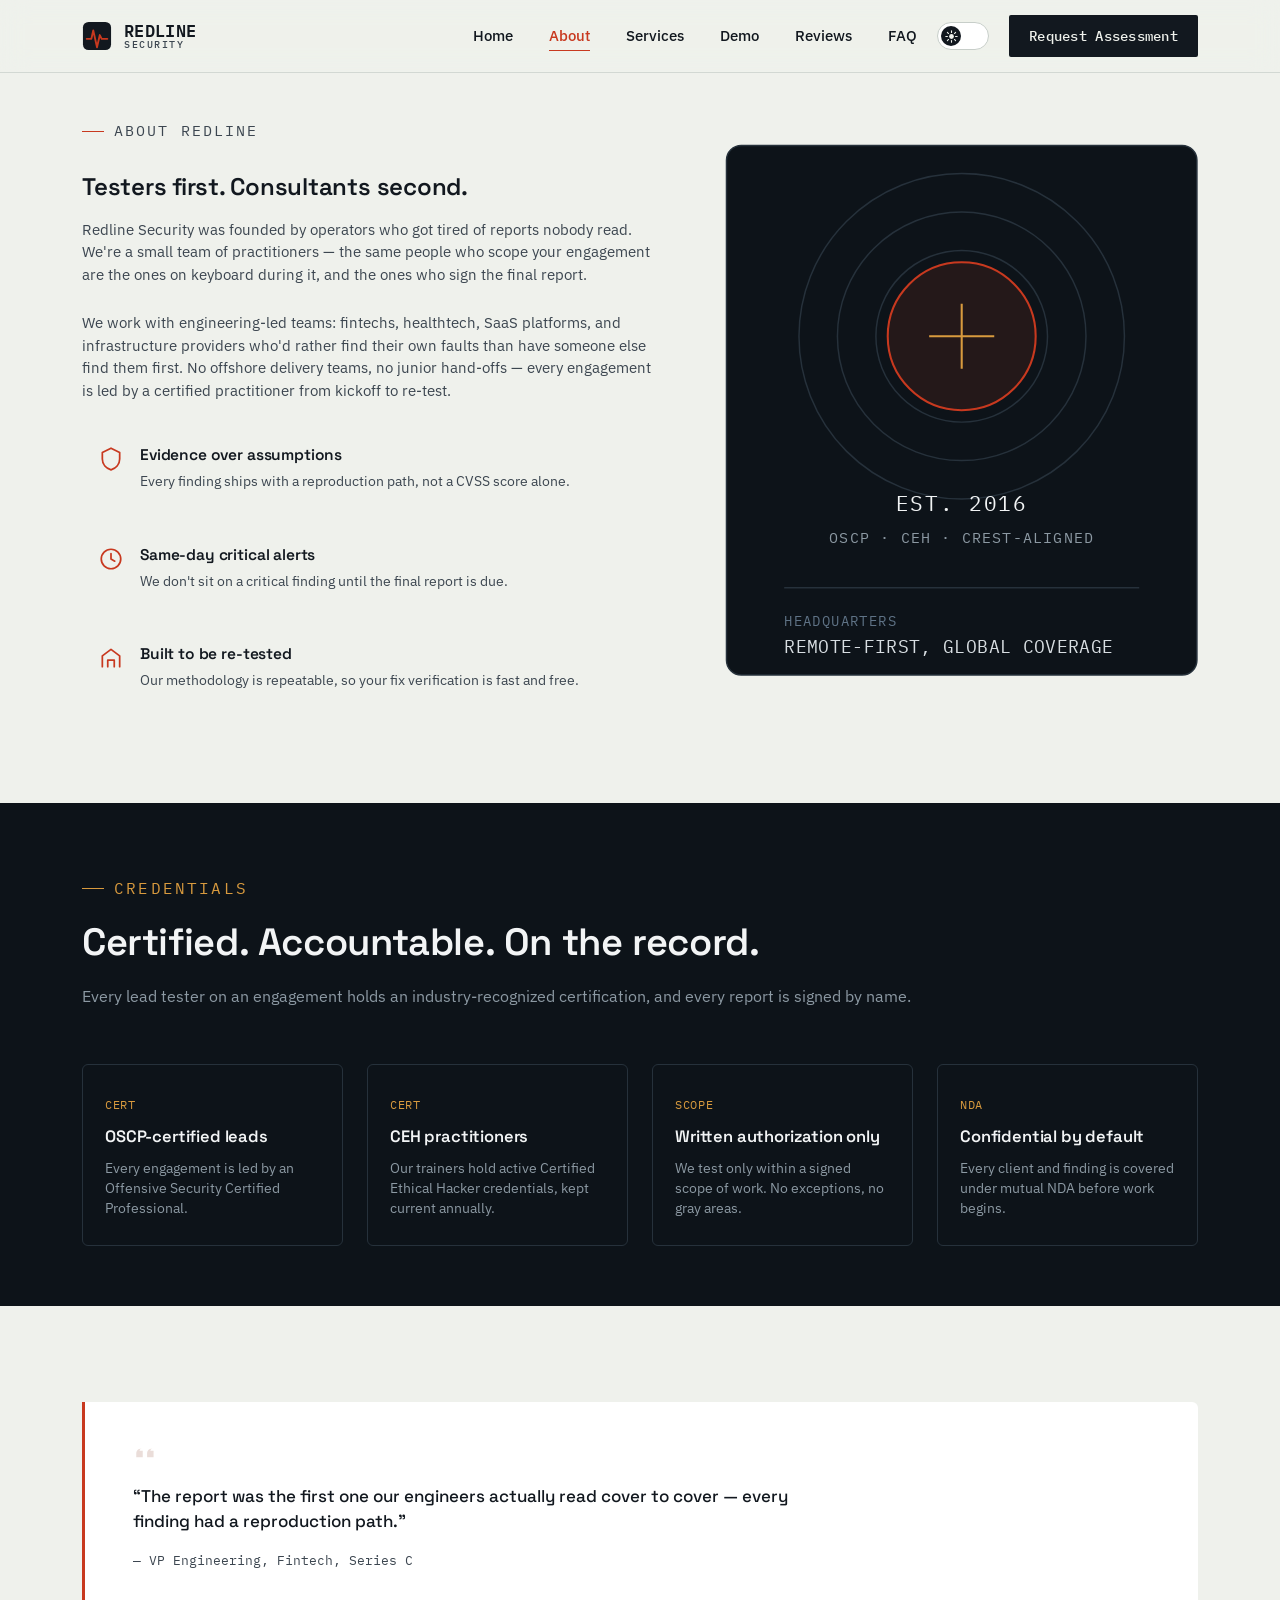
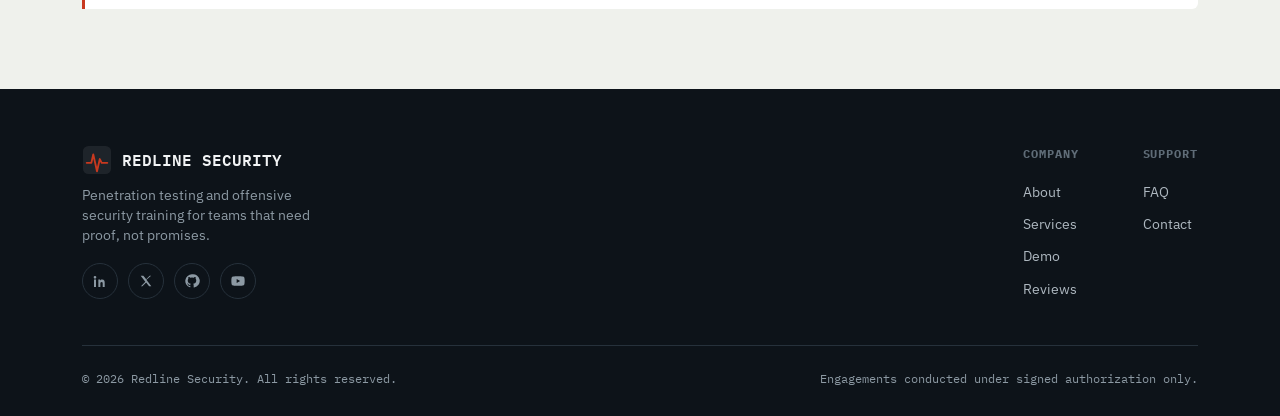
==== about/index.html @ 85108e78 "Initial commit: complete multi-page Redline Security site" ====
<!DOCTYPE html>
<html lang="en">
<head>
    <meta charset="UTF-8" />
    <meta name="viewport" content="width=device-width, initial-scale=1.0" />
    <title>Redline Security — About</title>
    <meta name="description" content="Redline Security was founded by operators who got tired of reports nobody read. We're testers first, consultants second." />
    <link rel="icon" href="data:image/svg+xml,%3Csvg xmlns='http://www.w3.org/2000/svg' viewBox='0 0 32 32'%3E%3Crect width='32' height='32' rx='4' fill='%2312181F'/%3E%3Cpath d='M4 18h6l2-9 4 18 3-13 2 4h7' stroke='%23C8391F' stroke-width='2' fill='none'/%3E%3C/svg%3E" />
    <link rel="preconnect" href="https://fonts.googleapis.com" />
    <link rel="preconnect" href="https://fonts.gstatic.com" crossorigin />
    <link href="https://fonts.googleapis.com/css2?family=Space+Grotesk:wght@400;500;600;700&family=IBM+Plex+Sans:wght@400;500;600&family=IBM+Plex+Mono:wght@400;500;600&display=swap" rel="stylesheet" />
    <link rel="stylesheet" href="../styles.css" />
    <style>
        /* reuse same page transition as home */
        .page-wrap {
            opacity: 1;
            transform: translateY(0);
            transition: opacity 0.45s cubic-bezier(.22, .85, .32, 1),
                transform 0.45s cubic-bezier(.22, .85, .32, 1);
        }
        .page-wrap.is-exiting {
            opacity: 0;
            transform: translateY(-28px);
            pointer-events: none;
        }
        .page-wrap.is-entering {
            animation: fadeSlideIn 0.55s cubic-bezier(.22, .85, .32, 1) forwards;
        }
        @keyframes fadeSlideIn {
            0% { opacity: 0; transform: translateY(32px); }
            100% { opacity: 1; transform: translateY(0); }
        }
        @media (prefers-reduced-motion: reduce) {
            .page-wrap.is-exiting,
            .page-wrap.is-entering {
                animation: none !important;
                transition: none !important;
                opacity: 1 !important;
                transform: none !important;
            }
        }
    </style>
    <script>
        (function() {
            try {
                var saved = localStorage.getItem('redline-theme');
                var theme = saved || (window.matchMedia('(prefers-color-scheme: dark)').matches ? 'dark' : 'light');
                document.documentElement.setAttribute('data-theme', theme);
            } catch (e) {}
        })();
    </script>
</head>
<body>

    <!-- ===== SPRITE ===== -->
    <svg width="0" height="0" style="position:absolute" aria-hidden="true">
        <defs>
            <symbol id="icon-network" viewBox="0 0 24 24"><circle cx="12" cy="5" r="2.4"/><circle cx="5" cy="19" r="2.4"/><circle cx="19" cy="19" r="2.4"/><path d="M12 7.4V13M12 13 6.6 17M12 13l5.4 4"/></symbol>
            <symbol id="icon-cloud" viewBox="0 0 24 24"><path d="M7 18h10a4 4 0 0 0 .6-7.95A6 6 0 0 0 6.1 9.1 4.5 4.5 0 0 0 7 18Z"/></symbol>
            <symbol id="icon-code" viewBox="0 0 24 24"><path d="m9 8-5 4 5 4M15 8l5 4-5 4"/></symbol>
            <symbol id="icon-users" viewBox="0 0 24 24"><circle cx="9" cy="8" r="3.2"/><path d="M3 20c0-3.3 2.7-6 6-6s6 2.7 6 6"/><circle cx="18" cy="9" r="2.6"/><path d="M15.5 14.2c2.6.3 4.5 2.4 4.5 5"/></symbol>
            <symbol id="icon-flag" viewBox="0 0 24 24"><path d="M5 3v18M5 4h11l-2.5 3.5L16 11H5"/></symbol>
            <symbol id="icon-doc" viewBox="0 0 24 24"><path d="M6 2h9l4 4v16H6Z"/><path d="M15 2v4h4M9 12h7M9 16h7M9 8h3"/></symbol>
            <symbol id="icon-compass" viewBox="0 0 24 24"><circle cx="12" cy="12" r="9.5"/><path d="m15 8-2 5-5 2 2-5 5-2Z"/></symbol>
            <symbol id="icon-building" viewBox="0 0 24 24"><path d="M4 21V5l8-3v19M12 21V9l8 3v9"/><path d="M8 9h.01M8 13h.01M8 17h.01M16 14h.01M16 18h.01"/></symbol>
            <symbol id="icon-chat" viewBox="0 0 24 24"><path d="M21 12a8 8 0 1 1-3.4-6.5"/><path d="M21 3v6h-6"/></symbol>
            <symbol id="icon-play" viewBox="0 0 24 24"><path d="M8 5v14l11-7Z"/></symbol>
            <symbol id="icon-star" viewBox="0 0 24 24"><path d="m12 2 3.1 6.7 7.4.8-5.5 5 1.6 7.3L12 18.2 5.4 21.8 7 14.5 1.5 9.5l7.4-.8Z"/></symbol>
        </defs>
    </svg>

    <!-- ===== SCROLL PROGRESS ===== -->
    <div class="scroll-progress" id="scrollProgress"></div>

    <!-- ===== HEADER ===== -->
    <header id="siteHeader">
        <div class="wrap nav">
            <a class="logo" href="../">
                <svg class="logo-mark" viewBox="0 0 32 32" aria-hidden="true">
                    <rect x="1" y="1" width="30" height="30" rx="6" />
                    <path class="logo-mark-line" d="M5 19h5l2-9 4 18 3-13 2 4h6" />
                </svg>
                <span class="logo-text">REDLINE<span class="logo-sub">SECURITY</span></span>
            </a>
            <nav class="nav-links" id="navLinks">
                <a href="../" data-nav>Home</a>
                <a href="./" data-nav class="active">About</a>
                <a href="../services/" data-nav>Services</a>
                <a href="../demo/" data-nav>Demo</a>
                <a href="../reviews/" data-nav>Reviews</a>
                <a href="../faq/" data-nav>FAQ</a>
            </nav>
            <button class="theme-toggle" id="themeToggle" aria-label="Switch to dark mode" aria-pressed="false" type="button">
                <span class="theme-toggle-track">
                    <span class="theme-toggle-thumb">
                        <svg class="icon-sun" viewBox="0 0 24 24" aria-hidden="true"><circle cx="12" cy="12" r="4.4"/><g class="sun-rays"><line x1="12" y1="1.5" x2="12" y2="4.5"/><line x1="12" y1="19.5" x2="12" y2="22.5"/><line x1="1.5" y1="12" x2="4.5" y2="12"/><line x1="19.5" y1="12" x2="22.5" y2="12"/><line x1="4.4" y1="4.4" x2="6.5" y2="6.5"/><line x1="17.5" y1="17.5" x2="19.6" y2="19.6"/><line x1="4.4" y1="19.6" x2="6.5" y2="17.5"/><line x1="17.5" y1="6.5" x2="19.6" y2="4.4"/></g></svg>
                        <svg class="icon-moon" viewBox="0 0 24 24" aria-hidden="true"><path d="M20 14.5A8.5 8.5 0 0 1 9.5 4a8.5 8.5 0 1 0 10.5 10.5Z"/></svg>
                    </span>
                </span>
            </button>
            <a class="nav-cta" href="../contact/"><span>Request Assessment</span></a>
            <button class="burger" id="burger" aria-label="Open menu" aria-expanded="false">
                <span></span><span></span><span></span>
            </button>
        </div>
    </header>

    <!-- ===== PAGE WRAP ===== -->
    <main class="page-wrap is-entering" id="pageWrap">

        <!-- ===== ABOUT SECTION ===== -->
        <section class="section about" id="about" style="padding-top:120px;">
            <div class="wrap about-grid">
                <div class="reveal">
                    <p class="eyebrow">About Redline</p>
                    <h2>Testers first. Consultants second.</h2>
                    <p class="about-lede">Redline Security was founded by operators who got tired of reports nobody read. We're a small team of practitioners — the same people who scope your engagement are the ones on keyboard during it, and the ones who sign the final report.</p>
                    <p>We work with engineering-led teams: fintechs, healthtech, SaaS platforms, and infrastructure providers who'd rather find their own faults than have someone else find them first. No offshore delivery teams, no junior hand-offs — every engagement is led by a certified practitioner from kickoff to re-test.</p>
                    <div class="about-values">
                        <div class="about-value">
                            <svg viewBox="0 0 24 24" aria-hidden="true"><path d="M12 2 4 6v6c0 5 3.6 8.7 8 10 4.4-1.3 8-5 8-10V6l-8-4Z"/></svg>
                            <div><h4>Evidence over assumptions</h4><p>Every finding ships with a reproduction path, not a CVSS score alone.</p></div>
                        </div>
                        <div class="about-value">
                            <svg viewBox="0 0 24 24" aria-hidden="true"><circle cx="12" cy="12" r="9"/><path d="M12 7v5l3.5 2"/></svg>
                            <div><h4>Same-day critical alerts</h4><p>We don't sit on a critical finding until the final report is due.</p></div>
                        </div>
                        <div class="about-value">
                            <svg viewBox="0 0 24 24" aria-hidden="true"><path d="M4 20V10l8-6 8 6v10"/><path d="M9 20v-6h6v6"/></svg>
                            <div><h4>Built to be re-tested</h4><p>Our methodology is repeatable, so your fix verification is fast and free.</p></div>
                        </div>
                    </div>
                </div>
                <div class="about-panel reveal" data-reveal-delay="120">
                    <svg viewBox="0 0 320 360" aria-hidden="true">
                        <rect x="1" y="1" width="318" height="358" rx="10"/>
                        <circle cx="160" cy="130" r="58" class="about-ring about-ring-1"/>
                        <circle cx="160" cy="130" r="84" class="about-ring about-ring-2"/>
                        <circle cx="160" cy="130" r="110" class="about-ring about-ring-3"/>
                        <path d="M110 130a50 50 0 1 1 100 0 50 50 0 0 1-100 0Z" class="about-core"/>
                        <path d="M138 130h44M160 108v44" class="about-cross"/>
                        <text x="160" y="248" text-anchor="middle" class="about-panel-label">EST. 2016</text>
                        <text x="160" y="270" text-anchor="middle" class="about-panel-sub">OSCP · CEH · CREST-ALIGNED</text>
                        <line x1="40" y1="300" x2="280" y2="300" class="about-panel-rule"/>
                        <text x="40" y="326" class="about-panel-foot">HEADQUARTERS</text>
                        <text x="40" y="344" class="about-panel-val">REMOTE-FIRST, GLOBAL COVERAGE</text>
                    </svg>
                </div>
            </div>
        </section>

        <!-- ===== ADDITIONAL CREDENTIALS STRIP (optional) ===== -->
        <section class="creds" style="padding:60px 0;">
            <div class="wrap">
                <div class="section-head reveal" style="max-width:100%;">
                    <p class="eyebrow" style="color:var(--amber);">Credentials</p>
                    <h2 style="color:var(--dark-text-bright);">Certified. Accountable. On the record.</h2>
                    <p style="color:var(--dark-text-soft);">Every lead tester on an engagement holds an industry‑recognized certification, and every report is signed by name.</p>
                </div>
                <div class="cred-row">
                    <div class="cred-card reveal">
                        <span class="mono-tag">CERT</span>
                        <h4>OSCP‑certified leads</h4>
                        <p>Every engagement is led by an Offensive Security Certified Professional.</p>
                    </div>
                    <div class="cred-card reveal" data-reveal-delay="80">
                        <span class="mono-tag">CERT</span>
                        <h4>CEH practitioners</h4>
                        <p>Our trainers hold active Certified Ethical Hacker credentials, kept current annually.</p>
                    </div>
                    <div class="cred-card reveal" data-reveal-delay="160">
                        <span class="mono-tag">SCOPE</span>
                        <h4>Written authorization only</h4>
                        <p>We test only within a signed scope of work. No exceptions, no gray areas.</p>
                    </div>
                    <div class="cred-card reveal" data-reveal-delay="240">
                        <span class="mono-tag">NDA</span>
                        <h4>Confidential by default</h4>
                        <p>Every client and finding is covered under mutual NDA before work begins.</p>
                    </div>
                </div>
            </div>
        </section>

        <!-- ===== QUICK TESTIMONIAL STRIP ===== -->
        <section style="padding:40px 0 80px;">
            <div class="wrap">
                <div class="testimonial-strip reveal">
                    <svg class="t-strip-quote" viewBox="0 0 24 24" aria-hidden="true"><path d="M7 8c-2.2 0-4 1.8-4 4v4h6v-6H6a2 2 0 0 1 2-2V8Zm10 0c-2.2 0-4 1.8-4 4v4h6v-6h-3a2 2 0 0 1 2-2V8Z"/></svg>
                    <p>“The report was the first one our engineers actually read cover to cover — every finding had a reproduction path.”</p>
                    <span>— VP Engineering, Fintech, Series C</span>
                </div>
            </div>
        </section>

    </main>

    <!-- ===== FOOTER ===== -->
    <footer>
        <div class="wrap">
            <div class="footer-top">
                <div class="footer-brand">
                    <div class="footer-logo">
                        <svg class="logo-mark" viewBox="0 0 32 32" aria-hidden="true">
                            <rect x="1" y="1" width="30" height="30" rx="6" />
                            <path class="logo-mark-line" d="M5 19h5l2-9 4 18 3-13 2 4h6" />
                        </svg>
                        REDLINE SECURITY
                    </div>
                    <p>Penetration testing and offensive security training for teams that need proof, not promises.</p>
                    <div class="social-row">
                        <a class="social-icon" href="#" aria-label="LinkedIn"><svg viewBox="0 0 24 24"><path d="M4.5 4.5a2 2 0 1 0 0 4 2 2 0 0 0 0-4ZM3 9.8h3V21H3ZM9.5 9.8H12v1.5h.05c.4-.75 1.5-1.6 3.1-1.6 3.3 0 3.9 2.1 3.9 4.9V21h-3v-4.9c0-1.2 0-2.7-1.6-2.7-1.6 0-1.9 1.3-1.9 2.6V21h-3Z"/></svg></a>
                        <a class="social-icon" href="#" aria-label="X"><svg viewBox="0 0 24 24"><path d="M4 4l7 9.2L4.4 20H6.6l5.6-5.9L16.7 20H20l-7.4-9.7L19.7 4h-2.2l-5.2 5.5L8 4Z"/></svg></a>
                        <a class="social-icon" href="#" aria-label="GitHub"><svg viewBox="0 0 24 24"><path d="M12 2a10 10 0 0 0-3.2 19.5c.5.1.7-.2.7-.5v-1.8c-2.8.6-3.4-1.3-3.4-1.3-.4-1.1-1.1-1.4-1.1-1.4-.9-.6.1-.6.1-.6 1 .1 1.5 1 1.5 1 .9 1.5 2.4 1.1 3 .8.1-.7.4-1.1.6-1.4-2.2-.3-4.6-1.1-4.6-5 0-1.1.4-2 1-2.7-.1-.3-.4-1.3.1-2.6 0 0 .8-.3 2.8 1a9.4 9.4 0 0 1 5 0c1.9-1.3 2.8-1 2.8-1 .5 1.3.2 2.3.1 2.6.6.7 1 1.6 1 2.7 0 3.9-2.4 4.7-4.6 5 .4.3.7 1 .7 2v3c0 .3.2.6.7.5A10 10 0 0 0 12 2Z"/></svg></a>
                        <a class="social-icon" href="#" aria-label="YouTube"><svg viewBox="0 0 24 24"><path d="M21.6 7.2a2.7 2.7 0 0 0-1.9-1.9C18 4.8 12 4.8 12 4.8s-6 0-7.7.5a2.7 2.7 0 0 0-1.9 1.9A28 28 0 0 0 2 12a28 28 0 0 0 .4 4.8 2.7 2.7 0 0 0 1.9 1.9c1.7.5 7.7.5 7.7.5s6 0 7.7-.5a2.7 2.7 0 0 0 1.9-1.9A28 28 0 0 0 22 12a28 28 0 0 0-.4-4.8ZM10 15V9l5.2 3Z"/></svg></a>
                    </div>
                </div>
                <div class="footer-cols">
                    <div class="footer-col">
                        <h5>Company</h5>
                        <a href="../about/">About</a>
                        <a href="../services/">Services</a>
                        <a href="../demo/">Demo</a>
                        <a href="../reviews/">Reviews</a>
                    </div>
                    <div class="footer-col">
                        <h5>Support</h5>
                        <a href="../faq/">FAQ</a>
                        <a href="../contact/">Contact</a>
                    </div>
                </div>
            </div>
            <div class="footer-bottom">
                <span>© 2026 Redline Security. All rights reserved.</span>
                <span>Engagements conducted under signed authorization only.</span>
            </div>
        </div>
    </footer>

    <!-- ===== BACK TO TOP ===== -->
    <button class="back-to-top" id="backToTop" aria-label="Back to top">↑</button>

    <!-- ===== SHARED SCRIPTS ===== -->
    <script src="../script.js"></script>

    <!-- ===== PAGE-SPECIFIC INIT ===== -->
    <script>
        document.addEventListener('DOMContentLoaded', function() {
            // active nav link already set in HTML
            var wrap = document.getElementById('pageWrap');
            if (wrap) wrap.classList.add('is-entering');
        });
    </script>
</body>
</html>
---- styles.css ----
/* ==========================================================================
   Redline Security — Stylesheet
   Tokens: ink / paper / deep / redline / amber, Space Grotesk + IBM Plex
   Theming: light (default) <-> dark via [data-theme] on <html>
   ========================================================================== */

:root{
  --ink:#12181F;
  --ink-soft:#3C4650;
  --paper:#EFF1EC;
  --paper-raised:#FFFFFF;
  --deep:#0D1319;
  --deep-line:#26313B;
  --redline:#C8391F;
  --redline-soft:#E8DAD5;
  --amber:#D89A3E;
  --grid:#C7CEC9;
  --ok:#4C7A5E;

  /* fixed dark surfaces used by sections that are always-dark (stats, creds, contact, footer) */
  --dark-surface:#0D1319;
  --dark-surface-2:#161E27;
  --dark-line:#26313B;
  --dark-text:#D8DEE2;
  --dark-text-soft:#8C99A3;
  --dark-text-bright:#F2F4F5;

  --input-bg:#171F27;

  --display:'Space Grotesk', sans-serif;
  --body:'IBM Plex Sans', sans-serif;
  --mono:'IBM Plex Mono', monospace;

  --ease:cubic-bezier(.22,.85,.32,1);
  --shadow-sm: 0 1px 2px rgba(13,19,25,0.06);
  --shadow-md: 0 8px 24px -8px rgba(13,19,25,0.18);
  --shadow-lg: 0 24px 48px -16px rgba(13,19,25,0.28);

  --theme-t: 0.5s;
  color-scheme: light;
}

/* ---------- DARK THEME TOKENS ---------- */
html[data-theme="dark"]{
  --ink:#EDF0F2;
  --ink-soft:#9BA7B1;
  --paper:#0B1015;
  --paper-raised:#141B22;
  --grid:#26313B;
  --redline-soft:#3A231D;
  --shadow-sm: 0 1px 2px rgba(0,0,0,0.4);
  --shadow-md: 0 8px 28px -8px rgba(0,0,0,0.55);
  --shadow-lg: 0 24px 56px -16px rgba(0,0,0,0.65);
  color-scheme: dark;
}

*{box-sizing:border-box; margin:0; padding:0;}
html{scroll-behavior:smooth;}
body{
  background:var(--paper);
  color:var(--ink);
  font-family:var(--body);
  line-height:1.5;
  -webkit-font-smoothing:antialiased;
  overflow-x:hidden;
  transition:background var(--theme-t) var(--ease), color var(--theme-t) var(--ease);
}
img{max-width:100%; display:block;}
a{color:inherit; text-decoration:none;}
ul{list-style:none;}
section{position:relative;}
.wrap{max-width:1180px; margin:0 auto; padding:0 32px;}

@media (prefers-reduced-motion: reduce){
  *{animation-duration:0.001ms !important; animation-iteration-count:1 !important; transition-duration:0.001ms !important; scroll-behavior:auto !important;}
}

a:focus-visible, button:focus-visible, input:focus-visible, textarea:focus-visible, select:focus-visible, summary:focus-visible{
  outline:2px solid var(--redline);
  outline-offset:3px;
  border-radius:2px;
}

.eyebrow{
  font-family:var(--mono);
  font-size:12.5px;
  letter-spacing:0.14em;
  text-transform:uppercase;
  color:var(--redline);
  display:flex;
  align-items:center;
  gap:10px;
}
.eyebrow::before{
  content:"";
  width:22px; height:1px;
  background:var(--redline);
  display:inline-block;
}

h1,h2,h3,h4{
  font-family:var(--display);
  font-weight:600;
  letter-spacing:-0.01em;
}

/* ---------- VIEW TRANSITIONS (theme swap) ---------- */
/* We drive the animation manually via a clip-path circle in JS, so kill the
   browser's default cross-fade to avoid a double effect. */
::view-transition-old(root),
::view-transition-new(root){
  animation:none;
  mix-blend-mode:normal;
}
::view-transition-old(root){ z-index:1; }
::view-transition-new(root){ z-index:2; }

/* ---------- SCROLL PROGRESS ---------- */
.scroll-progress{
  position:fixed; top:0; left:0;
  height:2px;
  background:linear-gradient(90deg, var(--redline), var(--amber));
  width:0%;
  z-index:200;
  transition:width 0.1s linear;
}

/* ---------- REVEAL ANIMATION ---------- */
.reveal{
  opacity:0;
  transform:translateY(22px);
  transition:opacity 0.7s var(--ease), transform 0.7s var(--ease);
}
.reveal.is-visible{
  opacity:1;
  transform:translateY(0);
}

/* ---------- HEADER ---------- */
header{
  position:fixed; top:0; left:0; right:0;
  z-index:100;
  background:color-mix(in srgb, var(--paper) 72%, transparent);
  backdrop-filter:blur(14px) saturate(140%);
  -webkit-backdrop-filter:blur(14px) saturate(140%);
  border-bottom:1px solid color-mix(in srgb, var(--grid) 70%, transparent);
  transition:background 0.3s ease, box-shadow 0.3s ease, border-color var(--theme-t) ease;
}
header.scrolled{
  box-shadow:var(--shadow-sm);
}
.nav{
  display:flex; align-items:center; justify-content:space-between;
  height:72px;
  gap:20px;
}
.logo{
  font-family:var(--mono);
  font-weight:600;
  font-size:17px;
  letter-spacing:0.02em;
  display:flex; align-items:center; gap:10px;
  margin-right:auto;
}
.logo .dash{
  width:14px; height:2px; background:var(--redline);
  display:inline-block;
}
.nav-links{
  display:flex; gap:36px;
  font-size:14.5px;
  font-weight:500;
}
.nav-links a{
  position:relative;
  padding:4px 0;
  transition:color 0.2s ease;
}
.nav-links a::after{
  content:""; position:absolute; left:0; bottom:0; width:0; height:1px;
  background:var(--redline); transition:width 0.25s var(--ease);
}
.nav-links a:hover::after,
.nav-links a.active::after{width:100%;}
.nav-links a.active{color:var(--redline);}

.nav-cta{
  position:relative;
  font-family:var(--mono);
  font-size:13.5px;
  font-weight:500;
  background:var(--ink);
  color:var(--paper);
  padding:11px 20px;
  border-radius:2px;
  letter-spacing:0.02em;
  overflow:hidden;
  transition:transform 0.2s var(--ease), box-shadow 0.2s var(--ease), background var(--theme-t) ease, color var(--theme-t) ease;
}
.nav-cta::before{
  content:"";
  position:absolute; inset:0;
  background:var(--redline);
  transform:translateX(-101%);
  transition:transform 0.3s var(--ease);
  z-index:0;
}
.nav-cta span, .nav-cta{ z-index:1; }
.nav-cta:hover::before{ transform:translateX(0); }
.nav-cta:hover{ box-shadow:var(--shadow-md); }
.nav-cta{ display:inline-block; }
.nav-cta > * { position:relative; }

/* ---------- THEME TOGGLE ---------- */
.theme-toggle{
  background:none;
  border:none;
  padding:0;
  cursor:pointer;
  display:flex;
  align-items:center;
  flex-shrink:0;
}
.theme-toggle-track{
  width:52px; height:28px;
  border-radius:999px;
  background:var(--paper-raised);
  border:1px solid var(--grid);
  display:flex;
  align-items:center;
  padding:3px;
  transition:background var(--theme-t) ease, border-color var(--theme-t) ease;
}
.theme-toggle-thumb{
  width:20px; height:20px;
  border-radius:50%;
  background:var(--ink);
  display:flex;
  align-items:center;
  justify-content:center;
  transform:translateX(0);
  transition:transform 0.35s var(--ease), background var(--theme-t) ease;
  position:relative;
}
html[data-theme="dark"] .theme-toggle-thumb{
  transform:translateX(24px);
  background:var(--amber);
}
.theme-toggle-thumb svg{
  position:absolute;
  width:13px; height:13px;
  stroke:var(--paper);
  fill:none;
  stroke-width:2;
  stroke-linecap:round;
  transition:opacity 0.25s ease, transform 0.35s var(--ease);
}
.icon-sun circle{fill:var(--paper); stroke:none;}
.icon-moon path{fill:var(--deep); stroke:none;}
.theme-toggle-thumb .icon-sun{
  opacity:1;
  transform:rotate(0deg) scale(1);
}
.theme-toggle-thumb .icon-moon{
  opacity:0;
  transform:rotate(-90deg) scale(0.5);
}
html[data-theme="dark"] .theme-toggle-thumb .icon-sun{
  opacity:0;
  transform:rotate(90deg) scale(0.5);
}
html[data-theme="dark"] .theme-toggle-thumb .icon-moon{
  opacity:1;
  transform:rotate(0deg) scale(1);
}
.theme-toggle:hover .theme-toggle-track{border-color:var(--redline);}

.burger{display:none; background:none; border:none; cursor:pointer; padding:8px; z-index:5;}
.burger span{display:block; width:22px; height:2px; background:var(--ink); margin:5px 0; transition:transform 0.25s ease, opacity 0.25s ease, background var(--theme-t) ease;}
.burger[aria-expanded="true"] span:nth-child(1){transform:translateY(7px) rotate(45deg);}
.burger[aria-expanded="true"] span:nth-child(2){opacity:0;}
.burger[aria-expanded="true"] span:nth-child(3){transform:translateY(-7px) rotate(-45deg);}

/* ---------- HERO ---------- */
.hero{
  padding:168px 0 88px;
  background:var(--paper);
  overflow:hidden;
  position:relative;
  transition:background var(--theme-t) ease;
}
.hero-glow{
  position:absolute;
  top:-180px; right:-220px;
  width:640px; height:640px;
  background:radial-gradient(circle at center, rgba(200,57,31,0.10), rgba(216,154,62,0.06) 45%, transparent 70%);
  filter:blur(10px);
  pointer-events:none;
  animation:drift 14s ease-in-out infinite;
}
html[data-theme="dark"] .hero-glow{
  background:radial-gradient(circle at center, rgba(200,57,31,0.22), rgba(216,154,62,0.10) 45%, transparent 70%);
}
@keyframes drift{
  0%, 100%{ transform:translate(0,0) scale(1); }
  50%{ transform:translate(-36px, 28px) scale(1.08); }
}
.hero-noise{
  position:absolute;
  inset:0;
  pointer-events:none;
  opacity:0;
  background-image:radial-gradient(circle at 1px 1px, currentColor 1px, transparent 0);
  background-size:26px 26px;
  color:var(--grid);
  transition:opacity var(--theme-t) ease;
}
html[data-theme="dark"] .hero-noise{ opacity:0.12; }
.hero-grid{
  display:grid;
  grid-template-columns:1.05fr 0.95fr;
  gap:56px;
  align-items:center;
  position:relative;
}
.hero h1{
  font-size:clamp(38px, 4.6vw, 60px);
  line-height:1.05;
  margin:18px 0 22px;
}
.highlight{
  position:relative;
  color:var(--redline);
  display:inline-block;
}
.underline-swipe{
  position:absolute;
  left:0; bottom:-6px;
  width:100%; height:10px;
  overflow:visible;
}
.underline-swipe path{
  stroke-dasharray:260;
  stroke-dashoffset:260;
  animation:swipe 0.9s var(--ease) forwards 0.5s;
}
@keyframes swipe{ to{stroke-dashoffset:0;} }

.hero p.lede{
  font-size:17px;
  color:var(--ink-soft);
  max-width:46ch;
  margin-bottom:34px;
}
.hero-ctas{display:flex; gap:16px; flex-wrap:wrap; margin-bottom:44px;}
.btn{
  position:relative;
  font-family:var(--mono);
  font-size:13.5px;
  font-weight:500;
  padding:14px 24px;
  border-radius:2px;
  letter-spacing:0.02em;
  display:inline-block;
  border:1px solid var(--ink);
  overflow:hidden;
  transition:transform 0.2s var(--ease), box-shadow 0.2s var(--ease), color 0.2s ease, border-color var(--theme-t) ease;
}
.btn span{position:relative; z-index:1;}
.btn::before{
  content:"";
  position:absolute; inset:0;
  transform:translateY(101%);
  transition:transform 0.3s var(--ease);
  z-index:0;
}
.btn:hover{ transform:translateY(-2px); box-shadow:var(--shadow-md); }
.btn-solid{background:var(--ink); color:var(--paper); transition:background var(--theme-t) ease, color var(--theme-t) ease, transform 0.2s var(--ease), box-shadow 0.2s var(--ease);}
.btn-solid::before{background:var(--redline);}
.btn-solid:hover::before{transform:translateY(0);}
.btn-line{background:transparent; color:var(--ink);}
.btn-line::before{background:var(--ink);}
.btn-line:hover{color:var(--paper); border-color:var(--ink);}
.btn-line:hover::before{transform:translateY(0);}

.hero-trust{font-size:12.5px; color:var(--ink-soft);}
.hero-trust span{display:block; margin-bottom:10px; font-family:var(--mono); font-size:11px; letter-spacing:0.08em; text-transform:uppercase; color:#8A9297;}
.trust-marks{display:flex; gap:26px; flex-wrap:wrap; font-family:var(--mono); font-size:12.5px; letter-spacing:0.04em; color:#6B757D;}

/* signature: fault-line seismograph */
.fault-panel{
  background:var(--dark-surface);
  border-radius:6px;
  padding:26px 22px 20px;
  position:relative;
  box-shadow:var(--shadow-lg);
  transition:transform 0.4s var(--ease), box-shadow var(--theme-t) ease;
}
.fault-panel:hover{transform:translateY(-4px);}
.fault-panel-head{
  display:flex; justify-content:space-between; align-items:baseline;
  font-family:var(--mono);
  color:#8A97A3;
  font-size:11.5px;
  letter-spacing:0.08em;
  text-transform:uppercase;
  margin-bottom:14px;
}
.fault-panel-head .live{color:var(--redline); display:flex; align-items:center; gap:6px;}
.pulse-dot{
  width:6px; height:6px; border-radius:50%;
  background:var(--redline);
  display:inline-block;
  animation:pulse 1.6s ease-in-out infinite;
}
@keyframes pulse{
  0%, 100%{ box-shadow:0 0 0 0 rgba(200,57,31,0.5); }
  50%{ box-shadow:0 0 0 5px rgba(200,57,31,0); }
}
.fault-svg-wrap{position:relative;}
.fault-line-draw{
  stroke:url(#lineGlow);
  stroke-width:2;
  fill:none;
  stroke-dasharray:900;
  stroke-dashoffset:900;
  animation:draw 3.2s var(--ease) forwards 0.3s;
}
@keyframes draw{ to{stroke-dashoffset:0;} }
.grid-line{stroke:var(--dark-line); stroke-width:1;}
.tag{
  font-family:var(--mono);
  font-size:10px;
  fill:#C6CDD3;
  opacity:0;
  animation:pop 0.4s ease forwards;
}
.tag-crit{fill:var(--redline);}
.marker{
  fill:var(--dark-surface);
  stroke:var(--redline);
  stroke-width:1.5;
  opacity:0;
  animation:pop 0.4s ease forwards;
}
@keyframes pop{ to{opacity:1;} }
.fault-panel-foot{
  display:flex; justify-content:space-between;
  font-family:var(--mono);
  font-size:11px;
  color:#5F7386;
  margin-top:12px;
  padding-top:12px;
  border-top:1px solid var(--dark-line);
}

/* ---------- STATS STRIP ---------- */
.stats{
  background:var(--dark-surface);
  color:var(--dark-text);
  padding:44px 0;
  border-top:1px solid var(--dark-line);
  border-bottom:1px solid var(--dark-line);
}
.stats-grid{
  display:grid;
  grid-template-columns:repeat(4,1fr);
  gap:24px;
}
.stat{transition:transform 0.3s var(--ease);}
.stat:hover{transform:translateY(-3px);}
.stat-num{
  font-family:var(--mono);
  font-size:clamp(26px,3.2vw,34px);
  color:var(--amber);
  font-weight:600;
  font-variant-numeric:tabular-nums;
}
.stat-label{
  font-size:12.5px;
  color:var(--dark-text-soft);
  margin-top:4px;
  letter-spacing:0.02em;
}

/* ---------- SECTION HEADERS ---------- */
.section{padding:96px 0;}
.section-head{
  max-width:640px;
  margin-bottom:56px;
}
.section-head h2{
  font-size:clamp(28px,3.4vw,38px);
  margin-top:14px;
}
.section-head p{
  color:var(--ink-soft);
  margin-top:14px;
  font-size:15.5px;
}

/* ---------- SERVICES / TRACKS ---------- */
.tracks{
  display:grid;
  grid-template-columns:1fr 1fr;
  gap:2px;
  background:var(--grid);
  border:1px solid var(--grid);
  border-radius:6px;
  overflow:hidden;
  transition:background var(--theme-t) ease, border-color var(--theme-t) ease;
}
.track{
  background:var(--paper-raised);
  padding:40px 36px;
  transition:background 0.3s ease;
}
.track:hover{background:color-mix(in srgb, var(--paper-raised) 92%, var(--redline) 8%);}
.track-tag{
  font-family:var(--mono);
  font-size:11.5px;
  letter-spacing:0.1em;
  text-transform:uppercase;
  padding:5px 10px;
  display:inline-block;
  border-radius:2px;
  margin-bottom:20px;
}
.track.assess .track-tag{background:var(--redline-soft); color:var(--redline);}
.track.train .track-tag{background:#F1E6D2; color:#9C6B1F;}
html[data-theme="dark"] .track.train .track-tag{background:#3A2E14; color:var(--amber);}
.track h3{font-size:23px; margin-bottom:14px;}
.track > p{color:var(--ink-soft); font-size:15px; margin-bottom:26px;}
.track-list{display:flex; flex-direction:column; gap:0;}
.track-list li{
  display:flex; justify-content:space-between; align-items:center;
  padding:14px 0;
  border-top:1px solid var(--grid);
  font-size:14.5px;
  transition:padding-left 0.2s ease, border-color var(--theme-t) ease;
}
.track-list li:hover{padding-left:6px; color:var(--redline);}
.track-list li:first-child{border-top:none;}
.track-list .code{
  font-family:var(--mono);
  font-size:11.5px;
  color:var(--ink-soft);
}

/* ---------- METHODOLOGY ---------- */
.method-strip{background:var(--paper);}
.method-grid{
  display:grid;
  grid-template-columns:repeat(4,1fr);
  gap:0;
  border-top:1px solid var(--grid);
}
.method-step{
  padding:32px 28px 0;
  border-right:1px solid var(--grid);
  position:relative;
  transition:background 0.3s ease, border-color var(--theme-t) ease;
}
.method-step:hover{background:color-mix(in srgb, var(--paper-raised) 60%, transparent);}
.method-step:last-child{border-right:none;}
.method-num{
  font-family:var(--mono);
  font-size:13px;
  color:var(--redline);
  margin-bottom:18px;
}
.method-step h4{font-size:18px; margin-bottom:10px;}
.method-step p{font-size:14px; color:var(--ink-soft); padding-bottom:32px;}

/* ---------- CREDENTIALS ---------- */
.creds{
  background:var(--dark-surface);
  color:var(--dark-text);
}
.creds .section-head p{color:var(--dark-text-soft);}
.creds .section-head .eyebrow{color:var(--amber);}
.creds .section-head .eyebrow::before{background:var(--amber);}
.cred-row{
  display:grid;
  grid-template-columns:repeat(4,1fr);
  gap:24px;
}
.cred-card{
  border:1px solid var(--dark-line);
  padding:26px 22px;
  border-radius:6px;
  transition:transform 0.3s var(--ease), border-color 0.3s ease, background 0.3s ease;
}
.cred-card:hover{
  transform:translateY(-4px);
  border-color:var(--amber);
  background:rgba(216,154,62,0.05);
}
.cred-card .mono-tag{
  font-family:var(--mono);
  font-size:12px;
  color:var(--amber);
  letter-spacing:0.06em;
}
.cred-card h4{
  color:var(--dark-text-bright);
  font-size:16.5px;
  margin:10px 0 8px;
}
.cred-card p{font-size:13.5px; color:var(--dark-text-soft);}

/* ---------- TESTIMONIALS ---------- */
.testimonial-grid{
  display:grid;
  grid-template-columns:repeat(3,1fr);
  gap:22px;
}
.t-card{
  background:var(--paper-raised);
  border:1px solid var(--grid);
  border-radius:6px;
  padding:28px 26px;
  display:flex;
  flex-direction:column;
  transition:transform 0.3s var(--ease), box-shadow 0.3s ease, background var(--theme-t) ease, border-color var(--theme-t) ease;
}
.t-card:hover{
  transform:translateY(-4px);
  box-shadow:var(--shadow-md);
}
.t-stamp{
  font-family:var(--mono);
  font-size:10.5px;
  letter-spacing:0.08em;
  text-transform:uppercase;
  color:var(--ok);
  border:1px solid var(--ok);
  align-self:flex-start;
  padding:3px 8px;
  border-radius:2px;
  margin-bottom:18px;
}
.t-card p.quote{font-size:15px; color:var(--ink); margin-bottom:22px; flex:1;}
.t-meta{
  display:flex; justify-content:space-between; align-items:baseline;
  border-top:1px solid var(--grid);
  padding-top:14px;
  font-family:var(--mono);
  font-size:12px;
  color:var(--ink-soft);
}

/* ---------- FAQ ---------- */
.faq-list{max-width:760px;}
details{
  border-bottom:1px solid var(--grid);
  padding:22px 0;
  transition:border-color var(--theme-t) ease;
}
details summary{
  cursor:pointer;
  list-style:none;
  display:flex;
  justify-content:space-between;
  align-items:center;
  font-family:var(--display);
  font-size:16.5px;
  font-weight:500;
  transition:color 0.2s ease;
}
details summary:hover{color:var(--redline);}
details summary::-webkit-details-marker{display:none;}
.plus{
  font-family:var(--mono);
  font-size:20px;
  color:var(--redline);
  transition:transform 0.25s var(--ease);
  flex-shrink:0;
  margin-left:20px;
}
details[open] .plus{transform:rotate(45deg);}
details p{
  color:var(--ink-soft);
  font-size:14.5px;
  margin-top:14px;
  max-width:60ch;
}

/* ---------- CTA / CONTACT ---------- */
.contact{
  background:var(--dark-surface);
  color:var(--dark-text);
}
.contact-grid{
  display:grid;
  grid-template-columns:0.9fr 1.1fr;
  gap:64px;
}
.contact-left .eyebrow{color:var(--amber);}
.contact-left .eyebrow::before{background:var(--amber);}
.contact-left h2{font-size:clamp(28px,3.2vw,36px); margin:14px 0 18px;}
.contact-left p{color:var(--dark-text-soft); font-size:15px; max-width:42ch; margin-bottom:28px;}
.contact-detail{
  font-family:var(--mono);
  font-size:13.5px;
  color:var(--dark-text);
  margin-bottom:10px;
  display:flex; align-items:center; gap:10px;
}
.contact-detail .ico{color:var(--amber);}
form{display:flex; flex-direction:column; gap:16px;}
.form-row{display:grid; grid-template-columns:1fr 1fr; gap:16px;}
.field{position:relative;}
label{
  font-family:var(--mono);
  font-size:11.5px;
  letter-spacing:0.06em;
  text-transform:uppercase;
  color:var(--dark-text-soft);
  display:block;
  margin-bottom:7px;
}
input, textarea, select{
  width:100%;
  background:var(--input-bg);
  border:1px solid var(--dark-line);
  color:var(--dark-text-bright);
  padding:12px 14px;
  border-radius:4px;
  font-family:var(--body);
  font-size:14.5px;
  transition:border-color 0.2s ease, box-shadow 0.2s ease;
}
input:focus, textarea:focus, select:focus{
  border-color:var(--redline);
  box-shadow:0 0 0 3px rgba(200,57,31,0.15);
}
input::placeholder, textarea::placeholder{color:#5F6C77;}
textarea{resize:vertical; min-height:100px;}
.field-error{
  display:none;
  font-family:var(--mono);
  font-size:11.5px;
  color:var(--redline);
  margin-top:6px;
}
.field.invalid input{border-color:var(--redline);}
.field.invalid .field-error{display:block;}

.submit-btn{
  position:relative;
  font-family:var(--mono);
  font-size:13.5px;
  font-weight:500;
  background:var(--redline);
  color:#fff;
  border:none;
  padding:15px 24px;
  border-radius:4px;
  cursor:pointer;
  align-self:flex-start;
  margin-top:6px;
  display:flex; align-items:center; gap:10px;
  transition:background 0.2s ease, transform 0.2s var(--ease), box-shadow 0.2s ease;
}
.submit-btn:hover{background:#A62E17; transform:translateY(-2px); box-shadow:var(--shadow-md);}
.submit-btn:disabled{opacity:0.75; cursor:default; transform:none;}
.btn-spinner{
  width:14px; height:14px;
  border:2px solid rgba(255,255,255,0.35);
  border-top-color:#fff;
  border-radius:50%;
  display:none;
  animation:spin 0.7s linear infinite;
}
.submit-btn.loading .btn-spinner{display:inline-block;}
.submit-btn.loading .btn-text{opacity:0.7;}
@keyframes spin{ to{ transform:rotate(360deg); } }

.form-note{
  font-family:var(--mono);
  font-size:12px;
  color:#5F6C77;
  margin-top:4px;
}
.form-success{
  display:none;
  font-family:var(--mono);
  font-size:13.5px;
  color:#7CBF98;
  border:1px solid #2F4A3B;
  background:#132018;
  padding:14px 16px;
  border-radius:4px;
}
.form-success.show{display:block; animation:fadeUp 0.4s var(--ease);}
@keyframes fadeUp{ from{opacity:0; transform:translateY(8px);} to{opacity:1; transform:translateY(0);} }

/* ---------- FOOTER ---------- */
footer{
  background:var(--dark-surface);
  color:var(--dark-text-soft);
  padding:56px 0 28px;
}
.footer-top{
  display:flex;
  justify-content:space-between;
  align-items:flex-start;
  padding-bottom:40px;
  border-bottom:1px solid var(--dark-line);
  flex-wrap:wrap;
  gap:32px;
}
.footer-logo{
  font-family:var(--mono);
  color:var(--dark-text-bright);
  font-size:16px;
  font-weight:600;
  margin-bottom:10px;
}
.footer-top p{max-width:32ch; font-size:13.5px;}
.footer-cols{display:flex; gap:64px;}
.footer-col h5{
  font-family:var(--mono);
  font-size:11.5px;
  text-transform:uppercase;
  letter-spacing:0.08em;
  color:#5F6C77;
  margin-bottom:14px;
}
.footer-col a{
  display:block;
  font-size:13.5px;
  padding:6px 0;
  color:#AEB8C0;
  transition:color 0.2s ease;
}
.footer-col a:hover{color:var(--amber);}
.footer-bottom{
  display:flex; justify-content:space-between;
  padding-top:24px;
  font-family:var(--mono);
  font-size:12px;
  flex-wrap:wrap;
  gap:12px;
}

/* ---------- DIVIDER MOTIF ---------- */
.divider{
  height:24px;
  display:flex; align-items:center; justify-content:center;
  background:var(--paper);
  color:var(--grid);
  transition:background var(--theme-t) ease, color var(--theme-t) ease;
}
.divider svg{width:140px; height:16px;}

/* ---------- BACK TO TOP ---------- */
.back-to-top{
  position:fixed;
  bottom:28px; right:28px;
  width:44px; height:44px;
  border-radius:50%;
  background:var(--ink);
  color:var(--paper);
  border:none;
  font-size:18px;
  cursor:pointer;
  display:flex; align-items:center; justify-content:center;
  opacity:0;
  visibility:hidden;
  transform:translateY(10px);
  transition:opacity 0.3s ease, transform 0.3s ease, background var(--theme-t) ease, color var(--theme-t) ease;
  z-index:90;
  box-shadow:var(--shadow-md);
}
.back-to-top.visible{opacity:1; visibility:visible; transform:translateY(0);}
.back-to-top:hover{background:var(--redline); color:#fff;}

/* ---------- LOGO MARK ---------- */
.logo{gap:12px;}
.logo-mark{
  width:30px; height:30px;
  flex-shrink:0;
}
.logo-mark rect{fill:var(--ink); transition:fill var(--theme-t) ease;}
.logo-mark-line{
  fill:none;
  stroke:var(--redline);
  stroke-width:2;
  stroke-linecap:round;
  stroke-linejoin:round;
}
.logo-text{display:flex; flex-direction:column; line-height:1.1;}
.logo-sub{font-size:9.5px; letter-spacing:0.16em; color:var(--ink-soft); font-weight:500;}
.footer-logo{display:flex; align-items:center; gap:10px;}
.footer-logo .logo-mark rect{fill:var(--dark-text-bright); opacity:0.08;}

/* ---------- ABOUT ---------- */
.about-grid{
  display:grid;
  grid-template-columns:1.1fr 0.9fr;
  gap:64px;
  align-items:center;
}
.about-lede{font-size:16.5px; color:var(--ink-soft); margin:14px 0 16px;}
.about p{color:var(--ink-soft); font-size:15px; margin-bottom:26px;}
.about-values{display:flex; flex-direction:column; gap:20px;}
.about-value{
  display:flex; gap:16px; align-items:flex-start;
  padding:16px;
  border-radius:6px;
  transition:background 0.25s ease, transform 0.25s var(--ease);
}
.about-value:hover{background:var(--paper-raised); transform:translateX(4px);}
.about-value svg{
  width:26px; height:26px; flex-shrink:0; margin-top:2px;
  fill:none; stroke:var(--redline); stroke-width:1.6; stroke-linecap:round; stroke-linejoin:round;
}
.about-value h4{font-size:15.5px; margin-bottom:4px;}
.about-value p{font-size:13.5px; margin-bottom:0; color:var(--ink-soft);}
.about-panel svg{width:100%; height:auto;}
.about-panel rect:first-child{fill:var(--dark-surface); stroke:var(--dark-line);}
.about-ring{fill:none; stroke:var(--dark-line); stroke-width:1;}
.about-ring-1{animation:spin-slow 18s linear infinite;}
.about-ring-2{animation:spin-slow 26s linear infinite reverse;}
.about-ring-3{animation:spin-slow 34s linear infinite;}
@keyframes spin-slow{ from{transform:rotate(0deg);} to{transform:rotate(360deg);} }
.about-core{fill:rgba(200,57,31,0.12); stroke:var(--redline); stroke-width:1.4;}
.about-cross{stroke:var(--amber); stroke-width:1.4;}
.about-panel-label{font-family:var(--mono); font-size:14px; fill:var(--dark-text-bright); letter-spacing:0.08em;}
.about-panel-sub{font-family:var(--mono); font-size:10px; fill:var(--dark-text-soft); letter-spacing:0.08em;}
.about-panel-rule{stroke:var(--dark-line);}
.about-panel-foot{font-family:var(--mono); font-size:9.5px; fill:#5F7386; letter-spacing:0.1em;}
.about-panel-val{font-family:var(--mono); font-size:12px; fill:var(--dark-text); letter-spacing:0.02em;}

/* ---------- SUB HEAD (nested section titles within Services) ---------- */
.sub-head{font-size:clamp(22px,2.6vw,28px); margin-top:14px;}

/* ---------- SERVICE MORE BUTTON ---------- */
.service-more{
  margin-top:22px;
  display:inline-flex;
  align-items:center;
  gap:8px;
  background:none;
  border:1px solid var(--ink);
  color:var(--ink);
  font-family:var(--mono);
  font-size:12.5px;
  letter-spacing:0.02em;
  padding:11px 18px;
  border-radius:2px;
  cursor:pointer;
  transition:background 0.2s ease, color 0.2s ease, transform 0.2s var(--ease), border-color var(--theme-t) ease;
}
.service-more svg{width:14px; height:14px; fill:none; stroke:currentColor; stroke-width:1.6;}
.service-more:hover{background:var(--redline); color:#fff; border-color:var(--redline); transform:translateY(-2px);}

/* ---------- OTHER SERVICES ---------- */
.other-services-wrap{margin-top:72px;}
.other-services-grid{
  display:grid;
  grid-template-columns:repeat(4,1fr);
  gap:20px;
}
.service-card{
  text-align:left;
  background:var(--paper-raised);
  border:1px solid var(--grid);
  border-radius:6px;
  padding:26px 22px;
  cursor:pointer;
  font-family:inherit;
  color:inherit;
  display:flex;
  flex-direction:column;
  transition:transform 0.3s var(--ease), box-shadow 0.3s ease, border-color 0.3s ease;
}
.service-card:hover{
  transform:translateY(-5px);
  box-shadow:var(--shadow-md);
  border-color:var(--redline);
}
.service-card-icon{
  width:30px; height:30px;
  fill:none; stroke:var(--redline); stroke-width:1.6; stroke-linecap:round; stroke-linejoin:round;
  margin-bottom:16px;
  transition:transform 0.3s var(--ease);
}
.service-card:hover .service-card-icon{transform:scale(1.12) rotate(-4deg);}
.service-card h4{font-size:16px; margin-bottom:8px;}
.service-card p{font-size:13.5px; color:var(--ink-soft); flex:1; margin-bottom:16px;}
.service-card-link{
  font-family:var(--mono);
  font-size:12px;
  color:var(--redline);
  display:flex; align-items:center; gap:6px;
}
.service-card-link svg{width:12px; height:12px; fill:none; stroke:currentColor; stroke-width:1.8;}

/* ---------- ROOM FOR HIRE ---------- */
.room-hire{
  margin-top:72px;
  display:grid;
  grid-template-columns:1fr 1fr;
  gap:48px;
  align-items:center;
  background:var(--paper-raised);
  border:1px solid var(--grid);
  border-radius:8px;
  padding:44px;
}
.room-tag{background:#F1E6D2; color:#9C6B1F; margin-bottom:16px;}
html[data-theme="dark"] .room-tag{background:#3A2E14; color:var(--amber);}
.room-hire h3{font-size:24px; margin-bottom:12px;}
.room-hire-copy > p{color:var(--ink-soft); font-size:15px; margin-bottom:18px;}
.room-hire-list{display:flex; flex-direction:column; gap:8px; margin-bottom:6px;}
.room-hire-list li{
  font-size:13.5px;
  color:var(--ink-soft);
  padding-left:18px;
  position:relative;
}
.room-hire-list li::before{
  content:"";
  position:absolute; left:0; top:7px;
  width:8px; height:1.5px;
  background:var(--redline);
}
.room-hire-art{width:100%; height:auto;}
.room-hire-art rect:first-child{fill:var(--dark-surface); stroke:var(--dark-line);}
.room-screen{fill:var(--dark-surface-2); stroke:var(--dark-line);}
.room-screen-lines{stroke:var(--amber); stroke-width:1.4; stroke-linecap:round; opacity:0.85;}
.room-desks rect{fill:var(--dark-line); transition:fill 0.3s ease;}
.room-hire-art:hover .room-desks rect{fill:var(--redline);}
.room-hire-label{font-family:var(--mono); font-size:9.5px; fill:var(--dark-text-soft); letter-spacing:0.08em;}

/* ---------- WHY CHOOSE US (nested) ---------- */
.why-choose-wrap{margin-top:72px;}
.why-choose-wrap .cred-row{grid-template-columns:repeat(4,1fr);}
.why-choose-wrap .cred-card{
  background:var(--dark-surface);
  color:var(--dark-text);
  border-color:var(--dark-line);
}
.why-choose-wrap .cred-card h4{color:var(--dark-text-bright);}
.why-choose-wrap .cred-card p{color:var(--dark-text-soft);}
.why-choose-wrap .eyebrow{color:var(--amber);}
.why-choose-wrap .eyebrow::before{background:var(--amber);}

/* ---------- TESTIMONIAL STRIP ---------- */
.testimonial-strip{
  margin-top:56px;
  position:relative;
  padding:38px 48px;
  border-left:3px solid var(--redline);
  background:var(--paper-raised);
  border-radius:0 6px 6px 0;
}
.t-strip-quote{
  width:26px; height:26px;
  fill:var(--redline-soft);
  opacity:0.9;
  margin-bottom:12px;
}
.testimonial-strip p{font-size:17px; font-family:var(--display); font-weight:500; max-width:60ch; margin-bottom:12px;}
.testimonial-strip span{font-family:var(--mono); font-size:12.5px; color:var(--ink-soft);}

/* ---------- DEMO SECTION ---------- */
.demo-panel{
  margin-top:16px;
  background:var(--dark-surface);
  border-radius:8px;
  padding:24px 26px 26px;
  box-shadow:var(--shadow-lg);
}
.demo-panel-head{
  display:flex; justify-content:space-between; align-items:center;
  font-family:var(--mono);
  font-size:11.5px;
  letter-spacing:0.08em;
  text-transform:uppercase;
  color:var(--dark-text-soft);
  margin-bottom:16px;
}
.demo-status{
  color:var(--amber);
  padding:3px 9px;
  border:1px solid var(--dark-line);
  border-radius:2px;
  transition:color 0.2s ease, border-color 0.2s ease;
}
.demo-status.running{color:var(--redline); border-color:var(--redline);}
.demo-status.done{color:var(--ok);}
.demo-body{
  background:var(--dark-surface-2);
  border:1px solid var(--dark-line);
  border-radius:6px;
  padding:20px;
}
.demo-terminal{
  min-height:180px;
  font-family:var(--mono);
  font-size:13px;
  color:var(--dark-text);
  display:flex;
  flex-direction:column;
  gap:10px;
}
.demo-placeholder{color:var(--dark-text-soft); font-size:13.5px; font-family:var(--body);}
.demo-line{
  display:flex; align-items:baseline; gap:10px;
  opacity:0;
  animation:demo-line-in 0.4s ease forwards;
}
@keyframes demo-line-in{ from{opacity:0; transform:translateX(-6px);} to{opacity:1; transform:translateX(0);} }
.demo-line .sev{
  flex-shrink:0;
  font-size:10.5px;
  letter-spacing:0.06em;
  padding:2px 7px;
  border-radius:2px;
}
.sev-crit{background:rgba(200,57,31,0.18); color:#F0836E;}
.sev-high{background:rgba(216,154,62,0.18); color:var(--amber);}
.sev-med{background:rgba(76,122,94,0.18); color:#7CBF98;}
.sev-info{background:rgba(140,153,163,0.18); color:var(--dark-text-soft);}
.demo-progress-track{
  margin-top:16px;
  height:4px;
  border-radius:2px;
  background:var(--dark-line);
  overflow:hidden;
}
.demo-progress-fill{
  height:100%;
  width:0%;
  background:linear-gradient(90deg, var(--redline), var(--amber));
  transition:width 0.3s linear;
}
.demo-panel-foot{
  display:flex; gap:16px; flex-wrap:wrap;
  margin-top:20px;
}
.demo-run:disabled{opacity:0.6; cursor:default; transform:none;}

/* ---------- REVIEWS SECTION ---------- */
.review-video-block{max-width:760px; margin-bottom:64px;}
.review-video-title{
  font-family:var(--display);
  font-size:20px;
  font-weight:500;
  margin-bottom:18px;
}
.video-frame{
  position:relative;
  border-radius:8px;
  overflow:hidden;
  background:var(--dark-surface);
  box-shadow:var(--shadow-lg);
  aspect-ratio:16/9;
}
.video-frame video{width:100%; height:100%; object-fit:cover; display:block;}
.video-play-btn{
  position:absolute; inset:0;
  margin:auto;
  width:64px; height:64px;
  border-radius:50%;
  background:rgba(200,57,31,0.9);
  border:none;
  cursor:pointer;
  display:flex; align-items:center; justify-content:center;
  transition:transform 0.25s var(--ease), background 0.2s ease;
  animation:play-pulse 2.4s ease-in-out infinite;
}
.video-play-btn svg{width:24px; height:24px; fill:#fff; margin-left:3px;}
.video-play-btn:hover{transform:scale(1.08); background:var(--redline);}
.video-play-btn.playing{display:none; animation:none;}
@keyframes play-pulse{
  0%, 100%{ box-shadow:0 0 0 0 rgba(200,57,31,0.35); }
  50%{ box-shadow:0 0 0 14px rgba(200,57,31,0); }
}
.video-badge{
  position:absolute; top:14px; left:14px;
  font-family:var(--mono);
  font-size:10.5px;
  letter-spacing:0.08em;
  background:rgba(13,19,25,0.7);
  color:#fff;
  padding:4px 9px;
  border-radius:2px;
}
.video-note{font-family:var(--mono); font-size:11.5px; color:var(--ink-soft); margin-top:10px;}
.video-note code{background:var(--paper-raised); padding:2px 5px; border-radius:2px;}

.rate-block{
  max-width:600px;
  background:var(--paper-raised);
  border:1px solid var(--grid);
  border-radius:8px;
  padding:36px;
  margin-bottom:64px;
}
.rate-block h3{font-size:22px; margin-bottom:8px;}
.rate-sub{color:var(--ink-soft); font-size:14.5px; margin-bottom:22px;}
.review-form{display:flex; flex-direction:column; gap:16px;}
.review-form input, .review-form textarea{
  background:var(--paper);
  border:1px solid var(--grid);
  color:var(--ink);
}
.review-form textarea{min-height:90px;}
.review-form label{color:var(--ink-soft);}
.review-form .field-error{display:none;}
.review-form .field.invalid .field-error{display:block;}
.field-hint{display:block; font-family:var(--mono); font-size:11px; color:var(--ink-soft); margin-top:6px;}

/* star rating: radios in DOM order 5..1, visually reversed via row-reverse */
.star-rating{
  display:flex;
  flex-direction:row-reverse;
  justify-content:flex-end;
  gap:4px;
}
.star-rating input{position:absolute; opacity:0; width:0; height:0;}
.star-rating label{
  cursor:pointer;
  width:32px; height:32px;
  transition:transform 0.15s var(--ease);
}
.star-rating label svg{
  width:100%; height:100%;
  fill:none;
  stroke:var(--grid);
  stroke-width:1.4;
  transition:fill 0.15s ease, stroke 0.15s ease;
}
.star-rating input:checked ~ label svg,
.star-rating label:hover svg,
.star-rating label:hover ~ label svg{
  fill:var(--amber);
  stroke:var(--amber);
}
.star-rating label:hover{transform:scale(1.12);}
#starRating.invalid label svg{stroke:var(--redline);}

.submitted-reviews-head{
  display:flex; justify-content:space-between; align-items:baseline;
  margin-bottom:24px;
}
.submitted-reviews-head h3{font-size:20px;}
.review-count{font-family:var(--mono); font-size:12.5px; color:var(--ink-soft);}
.review-list{display:flex; flex-direction:column; gap:16px;}
.review-card{
  background:var(--paper-raised);
  border:1px solid var(--grid);
  border-radius:6px;
  padding:22px 24px;
  animation:fadeUp 0.5s var(--ease);
}
.review-card-top{display:flex; justify-content:space-between; align-items:flex-start; gap:16px; margin-bottom:10px; flex-wrap:wrap;}
.review-card-stars{display:flex; gap:2px;}
.review-card-stars svg{width:15px; height:15px; fill:var(--grid); stroke:none;}
.review-card-stars svg.filled{fill:var(--amber);}
.review-card-date{font-family:var(--mono); font-size:11.5px; color:var(--ink-soft); white-space:nowrap;}
.review-card p.review-text{font-size:14.5px; color:var(--ink-soft); margin-bottom:12px;}
.review-card-meta{font-family:var(--mono); font-size:12px; color:var(--ink-soft); display:flex; gap:10px; flex-wrap:wrap;}
.review-card-meta strong{color:var(--ink); font-family:var(--body); font-weight:600;}
.review-empty{color:var(--ink-soft); font-size:14px; font-style:italic;}

/* ---------- SERVICE INFO MODAL ---------- */
.modal-overlay{
  position:fixed; inset:0;
  background:rgba(9,13,17,0.6);
  backdrop-filter:blur(3px);
  display:flex; align-items:center; justify-content:center;
  padding:24px;
  z-index:300;
  opacity:0;
  visibility:hidden;
  transition:opacity 0.25s ease, visibility 0.25s ease;
}
.modal-overlay.open{opacity:1; visibility:visible;}
.modal-panel{
  background:var(--paper-raised);
  color:var(--ink);
  max-width:480px;
  width:100%;
  border-radius:10px;
  padding:38px 34px;
  position:relative;
  box-shadow:var(--shadow-lg);
  transform:translateY(18px) scale(0.97);
  opacity:0;
  transition:transform 0.3s var(--ease), opacity 0.3s var(--ease);
  max-height:85vh;
  overflow-y:auto;
}
.modal-overlay.open .modal-panel{transform:translateY(0) scale(1); opacity:1;}
.modal-close{
  position:absolute; top:16px; right:16px;
  width:32px; height:32px;
  border-radius:50%;
  background:var(--paper);
  border:1px solid var(--grid);
  font-size:18px;
  line-height:1;
  cursor:pointer;
  color:var(--ink);
  transition:background 0.2s ease, transform 0.2s ease;
}
.modal-close:hover{background:var(--redline); color:#fff; transform:rotate(90deg);}
.modal-icon{
  width:44px; height:44px;
  fill:none; stroke:var(--redline); stroke-width:1.4; stroke-linecap:round; stroke-linejoin:round;
  margin-bottom:16px;
  animation:modal-icon-in 0.5s var(--ease) 0.1s both;
}
@keyframes modal-icon-in{ from{opacity:0; transform:scale(0.6) rotate(-15deg);} to{opacity:1; transform:scale(1) rotate(0);} }
.modal-panel h3{font-size:22px; margin:10px 0 12px;}
.modal-panel p{color:var(--ink-soft); font-size:14.5px; margin-bottom:16px;}
.modal-list{display:flex; flex-direction:column; gap:8px; margin-bottom:24px;}
.modal-list li{
  font-size:13.5px;
  color:var(--ink-soft);
  padding-left:18px;
  position:relative;
}
.modal-list li::before{
  content:"";
  position:absolute; left:0; top:7px;
  width:8px; height:1.5px;
  background:var(--redline);
}

/* ---------- SOCIAL ROW (footer) ---------- */
.social-row{display:flex; gap:10px; margin-top:18px;}
.social-icon{
  width:36px; height:36px;
  border-radius:50%;
  border:1px solid var(--dark-line);
  display:flex; align-items:center; justify-content:center;
  transition:transform 0.25s var(--ease), background 0.2s ease, border-color 0.2s ease;
}
.social-icon svg{width:16px; height:16px; fill:var(--dark-text-soft); transition:fill 0.2s ease;}
.social-icon:hover{transform:translateY(-3px); background:var(--redline); border-color:var(--redline);}
.social-icon:hover svg{fill:#fff;}

/* ---------- RESPONSIVE ---------- */
@media (max-width:900px){
  .hero-grid{grid-template-columns:1fr;}
  .stats-grid{grid-template-columns:repeat(2,1fr); row-gap:28px;}
  .tracks{grid-template-columns:1fr;}
  .method-grid{grid-template-columns:1fr 1fr;}
  .method-step{border-bottom:1px solid var(--grid);}
  .cred-row{grid-template-columns:1fr 1fr; row-gap:20px;}
  .why-choose-wrap .cred-row{grid-template-columns:1fr 1fr;}
  .testimonial-grid{grid-template-columns:1fr;}
  .contact-grid{grid-template-columns:1fr; gap:40px;}
  .form-row{grid-template-columns:1fr;}
  .footer-top{flex-direction:column;}
  .about-grid{grid-template-columns:1fr; gap:40px;}
  .about-panel{max-width:340px;}
  .other-services-grid{grid-template-columns:1fr 1fr;}
  .room-hire{grid-template-columns:1fr; padding:30px;}
  .room-hire-art{max-width:360px;}
}
@media (max-width:700px){
  .nav-links{
    display:none;
    position:absolute; top:72px; left:0; right:0;
    background:var(--paper);
    flex-direction:column;
    padding:12px 32px 24px;
    border-bottom:1px solid var(--grid);
    gap:4px;
    box-shadow:var(--shadow-md);
  }
  .nav-links.open{display:flex;}
  .nav-links a{padding:12px 0;}
  .nav-cta{display:none;}
  .burger{display:block;}
  .back-to-top{width:40px; height:40px; bottom:20px; right:20px;}
  .logo-sub{display:none;}
  .other-services-grid{grid-template-columns:1fr;}
  .testimonial-strip{padding:26px;}
  .modal-panel{padding:30px 24px;}
}
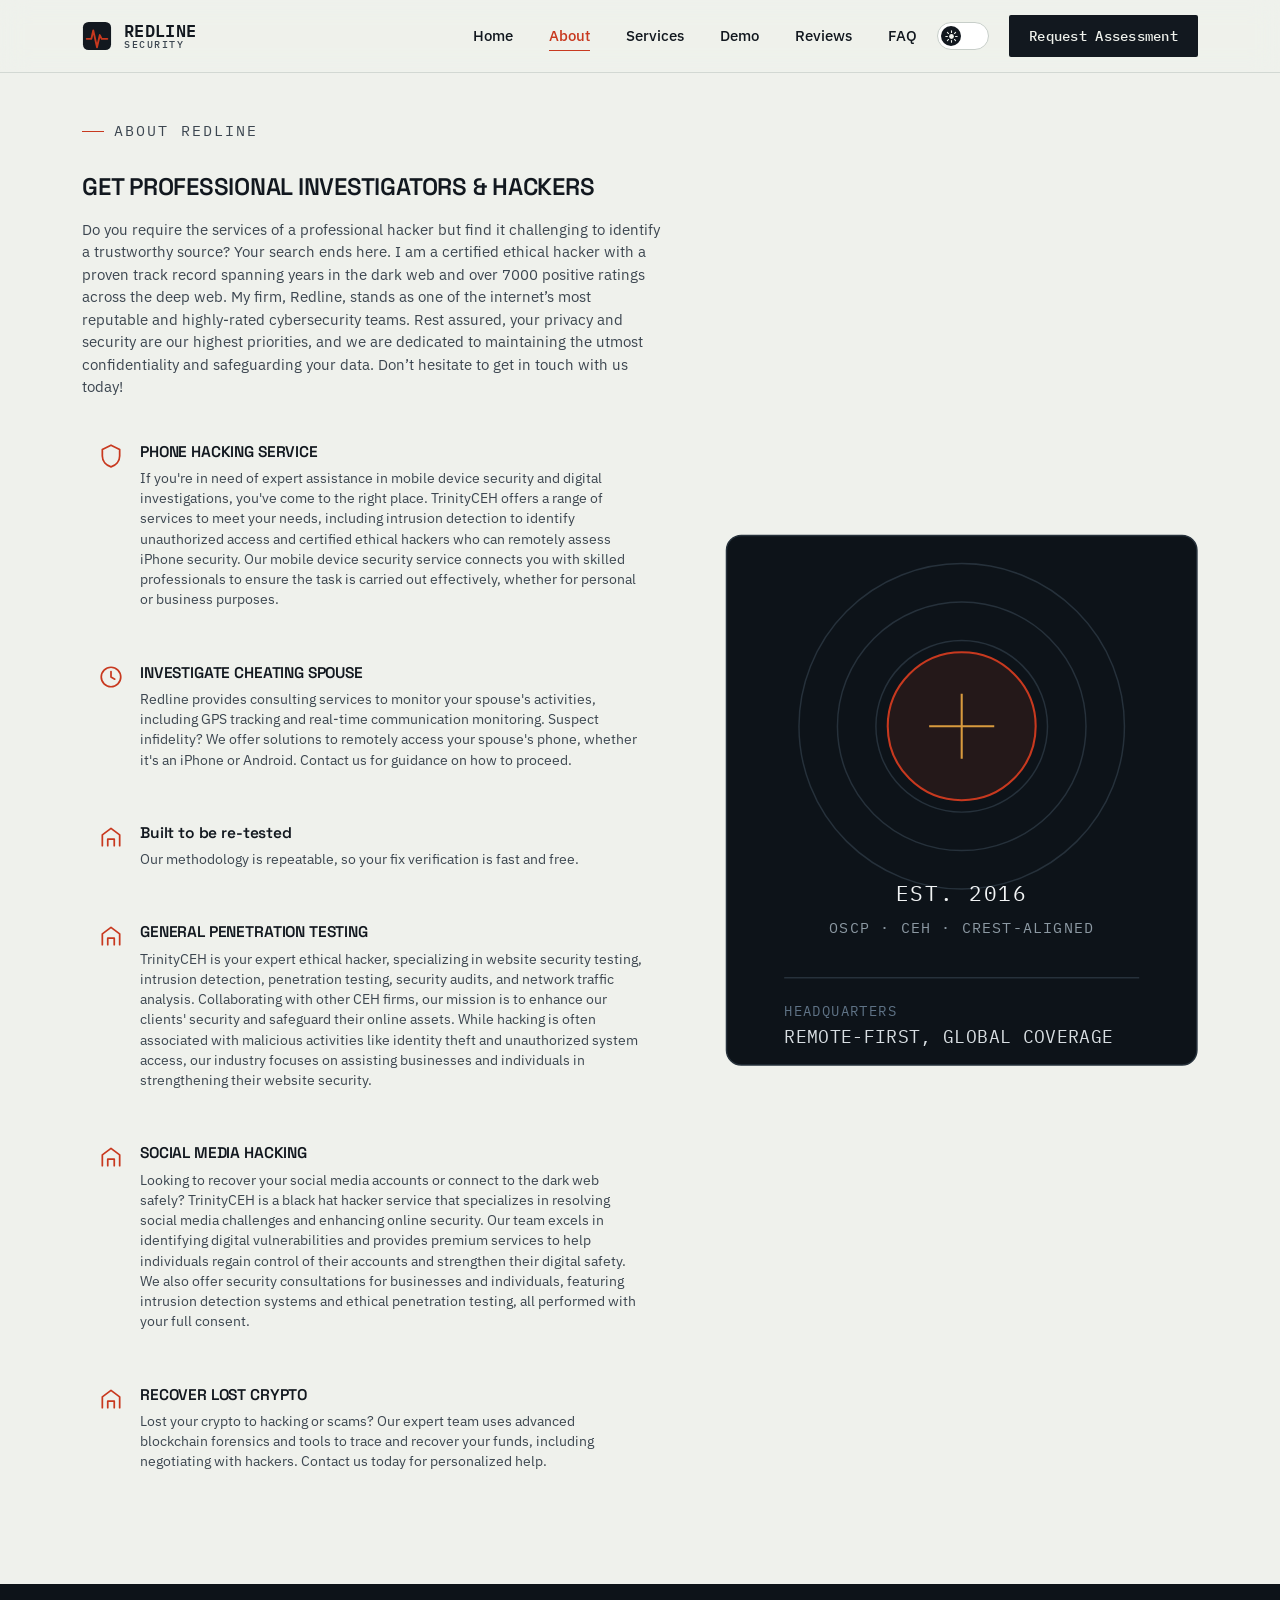
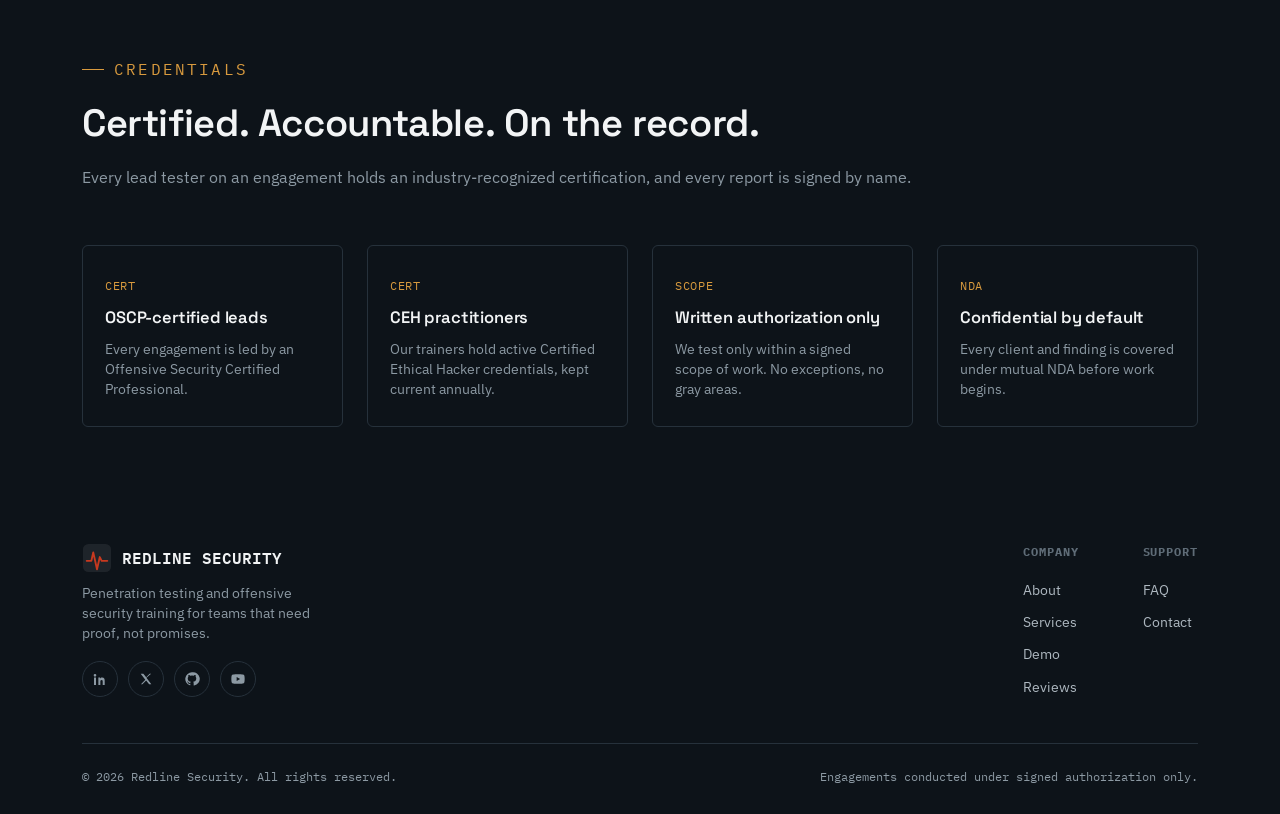
==== commit e9bfcf15: "Feat: Update features" ====
--- a/about/index.html
+++ b/about/index.html
@@ -113,21 +113,32 @@
             <div class="wrap about-grid">
                 <div class="reveal">
                     <p class="eyebrow">About Redline</p>
-                    <h2>Testers first. Consultants second.</h2>
-                    <p class="about-lede">Redline Security was founded by operators who got tired of reports nobody read. We're a small team of practitioners — the same people who scope your engagement are the ones on keyboard during it, and the ones who sign the final report.</p>
-                    <p>We work with engineering-led teams: fintechs, healthtech, SaaS platforms, and infrastructure providers who'd rather find their own faults than have someone else find them first. No offshore delivery teams, no junior hand-offs — every engagement is led by a certified practitioner from kickoff to re-test.</p>
+                    <h2>GET PROFESSIONAL INVESTIGATORS & HACKERS </h2>
+                    <p class="about-lede">Do you require the services of a professional hacker but find it challenging to identify a trustworthy source? Your search ends here. I am a certified ethical hacker with a proven track record spanning years in the dark web and over 7000 positive ratings across the deep web. My firm, Redline, stands as one of the internet’s most reputable and highly-rated cybersecurity teams. Rest assured, your privacy and security are our highest priorities, and we are dedicated to maintaining the utmost confidentiality and safeguarding your data. Don’t hesitate to get in touch with us today! </p>
                     <div class="about-values">
                         <div class="about-value">
                             <svg viewBox="0 0 24 24" aria-hidden="true"><path d="M12 2 4 6v6c0 5 3.6 8.7 8 10 4.4-1.3 8-5 8-10V6l-8-4Z"/></svg>
-                            <div><h4>Evidence over assumptions</h4><p>Every finding ships with a reproduction path, not a CVSS score alone.</p></div>
+                            <div><h4>PHONE HACKING SERVICE</h4><p>If you're in need of expert assistance in mobile device security and digital investigations, you've come to the right place. TrinityCEH offers a range of services to meet your needs, including intrusion detection to identify unauthorized access and certified ethical hackers who can remotely assess iPhone security. Our mobile device security service connects you with skilled professionals to ensure the task is carried out effectively, whether for personal or business purposes. </p></div>
                         </div>
                         <div class="about-value">
                             <svg viewBox="0 0 24 24" aria-hidden="true"><circle cx="12" cy="12" r="9"/><path d="M12 7v5l3.5 2"/></svg>
-                            <div><h4>Same-day critical alerts</h4><p>We don't sit on a critical finding until the final report is due.</p></div>
+                            <div><h4>INVESTIGATE CHEATING SPOUSE</h4><p>Redline provides consulting services to monitor your spouse's activities, including GPS tracking and real-time communication monitoring. Suspect infidelity? We offer solutions to remotely access your spouse's phone, whether it's an iPhone or Android. Contact us for guidance on how to proceed. </p></div>
                         </div>
                         <div class="about-value">
                             <svg viewBox="0 0 24 24" aria-hidden="true"><path d="M4 20V10l8-6 8 6v10"/><path d="M9 20v-6h6v6"/></svg>
                             <div><h4>Built to be re-tested</h4><p>Our methodology is repeatable, so your fix verification is fast and free.</p></div>
+                        </div>
+                        <div class="about-value">
+                            <svg viewBox="0 0 24 24" aria-hidden="true"><path d="M4 20V10l8-6 8 6v10"/><path d="M9 20v-6h6v6"/></svg>
+                            <div><h4>GENERAL PENETRATION TESTING</h4><p>TrinityCEH is your expert ethical hacker, specializing in website security testing, intrusion detection, penetration testing, security audits, and network traffic analysis. Collaborating with other CEH firms, our mission is to enhance our clients' security and safeguard their online assets. While hacking is often associated with malicious activities like identity theft and unauthorized system access, our industry focuses on assisting businesses and individuals in strengthening their website security. </p></div>
+                        </div>
+                        <div class="about-value">
+                            <svg viewBox="0 0 24 24" aria-hidden="true"><path d="M4 20V10l8-6 8 6v10"/><path d="M9 20v-6h6v6"/></svg>
+                            <div><h4>SOCIAL MEDIA HACKING</h4><p>Looking to recover your social media accounts or connect to the dark web safely? TrinityCEH is a black hat hacker service that specializes in resolving social media challenges and enhancing online security. Our team excels in identifying digital vulnerabilities and provides premium services to help individuals regain control of their accounts and strengthen their digital safety. We also offer security consultations for businesses and individuals, featuring intrusion detection systems and ethical penetration testing, all performed with your full consent. </p></div>
+                        </div>
+                         <div class="about-value">
+                            <svg viewBox="0 0 24 24" aria-hidden="true"><path d="M4 20V10l8-6 8 6v10"/><path d="M9 20v-6h6v6"/></svg>
+                            <div><h4>RECOVER LOST CRYPTO</h4><p>Lost your crypto to hacking or scams? Our expert team uses advanced blockchain forensics and tools to trace and recover your funds, including negotiating with hackers. Contact us today for personalized help.  </p></div>
                         </div>
                     </div>
                 </div>
@@ -181,18 +192,6 @@
                 </div>
             </div>
         </section>
-
-        <!-- ===== QUICK TESTIMONIAL STRIP ===== -->
-        <section style="padding:40px 0 80px;">
-            <div class="wrap">
-                <div class="testimonial-strip reveal">
-                    <svg class="t-strip-quote" viewBox="0 0 24 24" aria-hidden="true"><path d="M7 8c-2.2 0-4 1.8-4 4v4h6v-6H6a2 2 0 0 1 2-2V8Zm10 0c-2.2 0-4 1.8-4 4v4h6v-6h-3a2 2 0 0 1 2-2V8Z"/></svg>
-                    <p>“The report was the first one our engineers actually read cover to cover — every finding had a reproduction path.”</p>
-                    <span>— VP Engineering, Fintech, Series C</span>
-                </div>
-            </div>
-        </section>
-
     </main>
 
     <!-- ===== FOOTER ===== -->
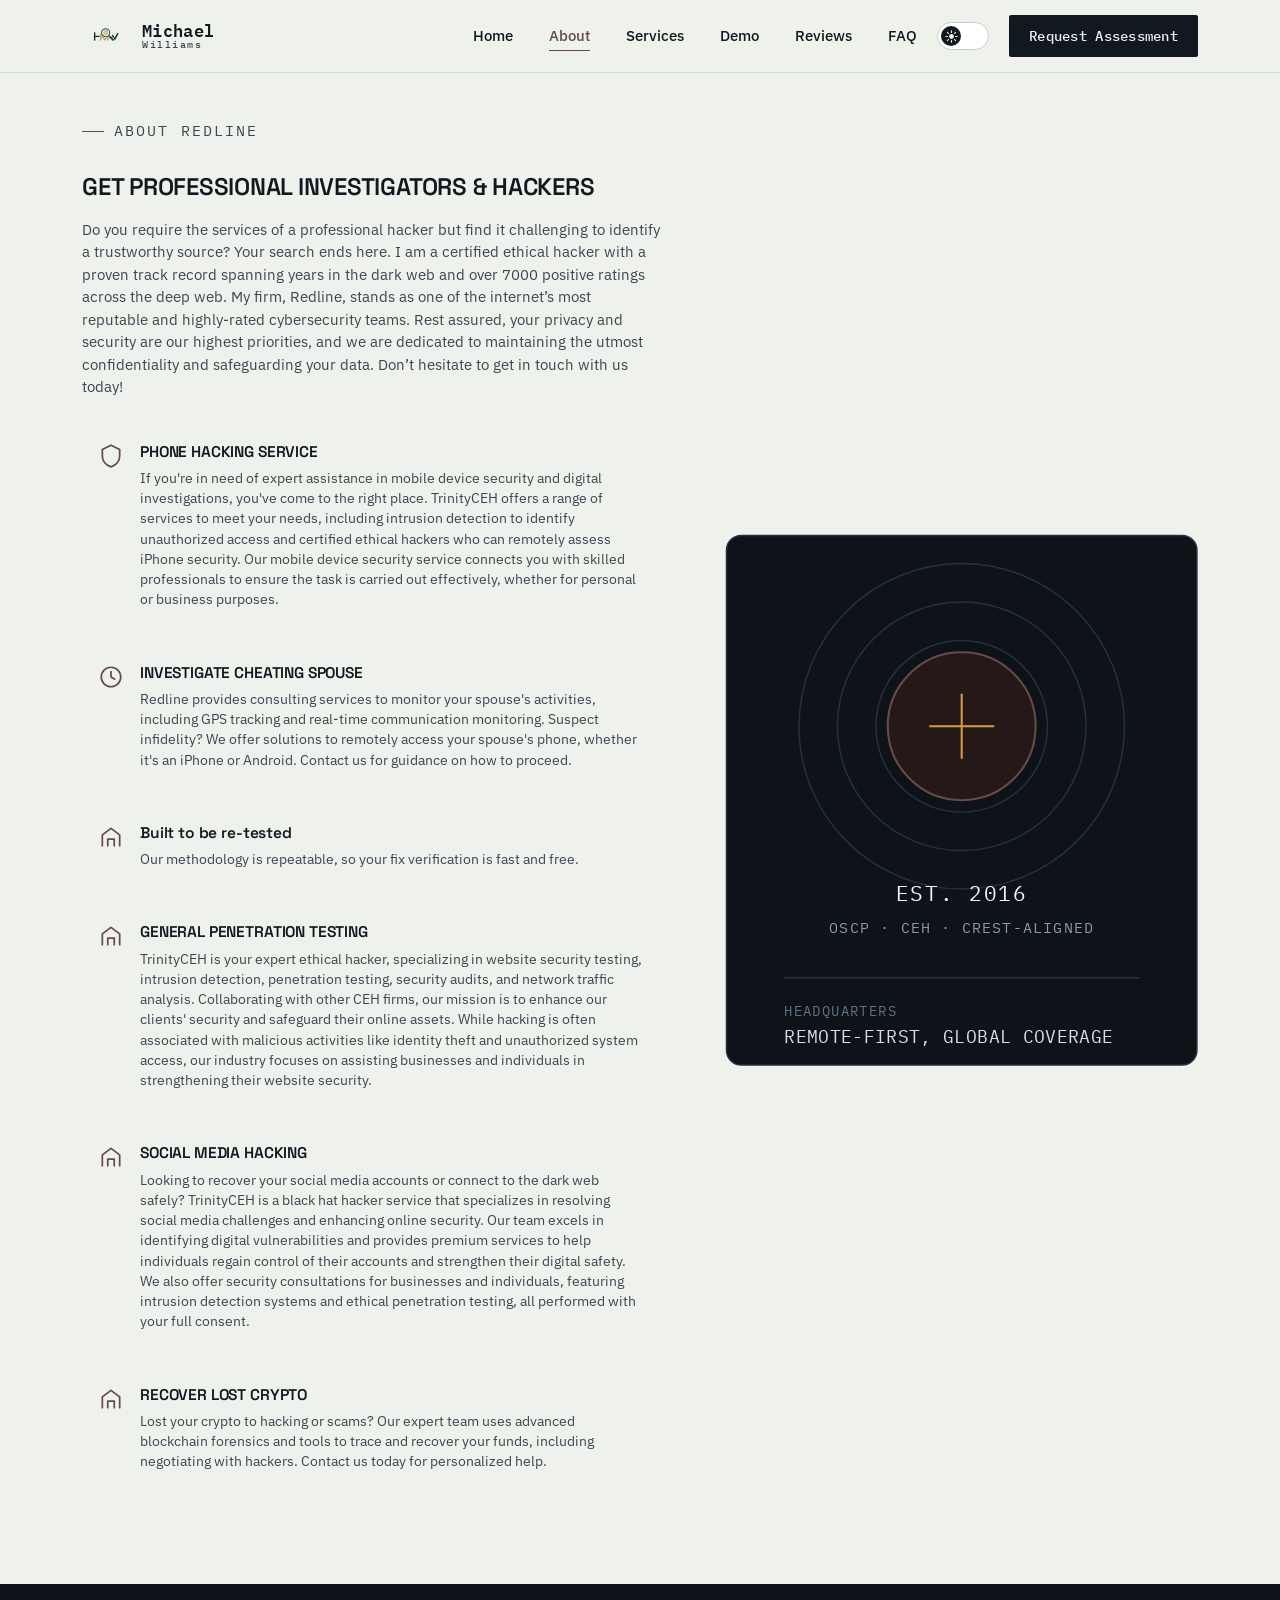
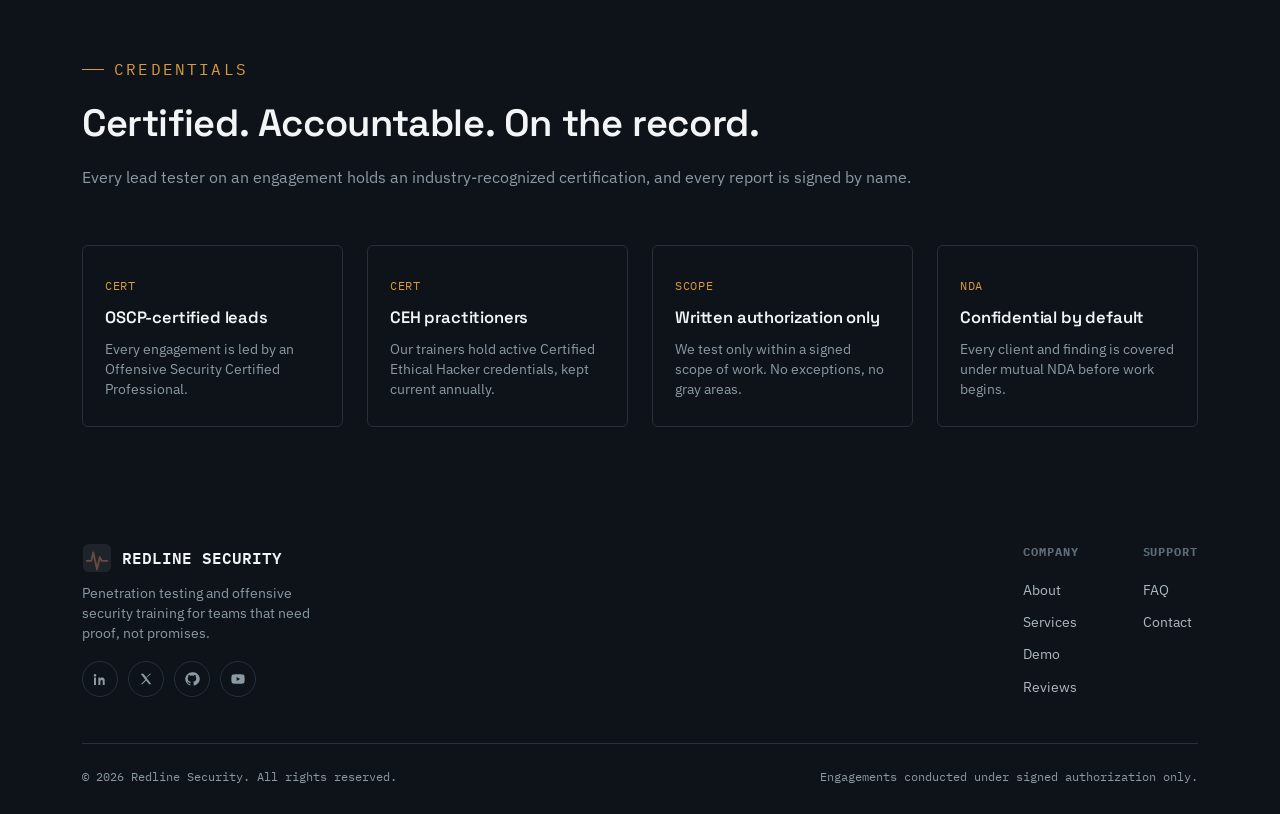
==== commit 7e6ae160: "Feat: Added features" ====
--- a/about/index.html
+++ b/about/index.html
@@ -3,15 +3,14 @@
 <head>
     <meta charset="UTF-8" />
     <meta name="viewport" content="width=device-width, initial-scale=1.0" />
-    <title>Redline Security — About</title>
+    <title>Michael Williams— About</title>
     <meta name="description" content="Redline Security was founded by operators who got tired of reports nobody read. We're testers first, consultants second." />
-    <link rel="icon" href="data:image/svg+xml,%3Csvg xmlns='http://www.w3.org/2000/svg' viewBox='0 0 32 32'%3E%3Crect width='32' height='32' rx='4' fill='%2312181F'/%3E%3Cpath d='M4 18h6l2-9 4 18 3-13 2 4h7' stroke='%23C8391F' stroke-width='2' fill='none'/%3E%3C/svg%3E" />
+    <link rel="icon" href="../assets/logo.png" type="image/png" />
     <link rel="preconnect" href="https://fonts.googleapis.com" />
     <link rel="preconnect" href="https://fonts.gstatic.com" crossorigin />
     <link href="https://fonts.googleapis.com/css2?family=Space+Grotesk:wght@400;500;600;700&family=IBM+Plex+Sans:wght@400;500;600&family=IBM+Plex+Mono:wght@400;500;600&display=swap" rel="stylesheet" />
     <link rel="stylesheet" href="../styles.css" />
     <style>
-        /* reuse same page transition as home */
         .page-wrap {
             opacity: 1;
             transform: translateY(0);
@@ -75,12 +74,10 @@
     <!-- ===== HEADER ===== -->
     <header id="siteHeader">
         <div class="wrap nav">
+            <!--LOGO -->
             <a class="logo" href="../">
-                <svg class="logo-mark" viewBox="0 0 32 32" aria-hidden="true">
-                    <rect x="1" y="1" width="30" height="30" rx="6" />
-                    <path class="logo-mark-line" d="M5 19h5l2-9 4 18 3-13 2 4h6" />
-                </svg>
-                <span class="logo-text">REDLINE<span class="logo-sub">SECURITY</span></span>
+                <img src="../assets/logo.png" alt="Redline Security logo" class="logo-img" style="height:32px; width:auto; flex-shrink:0;" />
+                <span class="logo-text">Michael<span class="logo-sub">Williams</span></span>
             </a>
             <nav class="nav-links" id="navLinks">
                 <a href="../" data-nav>Home</a>
@@ -160,7 +157,7 @@
             </div>
         </section>
 
-        <!-- ===== ADDITIONAL CREDENTIALS STRIP (optional) ===== -->
+        <!-- ===== ADDITIONAL CREDENTIALS STRIP ===== -->
         <section class="creds" style="padding:60px 0;">
             <div class="wrap">
                 <div class="section-head reveal" style="max-width:100%;">
@@ -245,7 +242,6 @@
     <!-- ===== PAGE-SPECIFIC INIT ===== -->
     <script>
         document.addEventListener('DOMContentLoaded', function() {
-            // active nav link already set in HTML
             var wrap = document.getElementById('pageWrap');
             if (wrap) wrap.classList.add('is-entering');
         });
--- a/styles.css
+++ b/styles.css
@@ -11,7 +11,7 @@
   --paper-raised:#FFFFFF;
   --deep:#0D1319;
   --deep-line:#26313B;
-  --redline:#C8391F;
+  --redline:#684b45;
   --redline-soft:#E8DAD5;
   --amber:#D89A3E;
   --grid:#C7CEC9;
@@ -414,7 +414,7 @@
   animation:pulse 1.6s ease-in-out infinite;
 }
 @keyframes pulse{
-  0%, 100%{ box-shadow:0 0 0 0 rgba(200,57,31,0.5); }
+  0%, 100%{ box-shadow:0 0 0 0 rgba(137, 122, 119, 0.5); }
   50%{ box-shadow:0 0 0 5px rgba(200,57,31,0); }
 }
 .fault-svg-wrap{position:relative;}
@@ -763,7 +763,7 @@
   display:flex; align-items:center; gap:10px;
   transition:background 0.2s ease, transform 0.2s var(--ease), box-shadow 0.2s ease;
 }
-.submit-btn:hover{background:#A62E17; transform:translateY(-2px); box-shadow:var(--shadow-md);}
+.submit-btn:hover{background:#4d3b37; transform:translateY(-2px); box-shadow:var(--shadow-md);}
 .submit-btn:disabled{opacity:0.75; cursor:default; transform:none;}
 .btn-spinner{
   width:14px; height:14px;
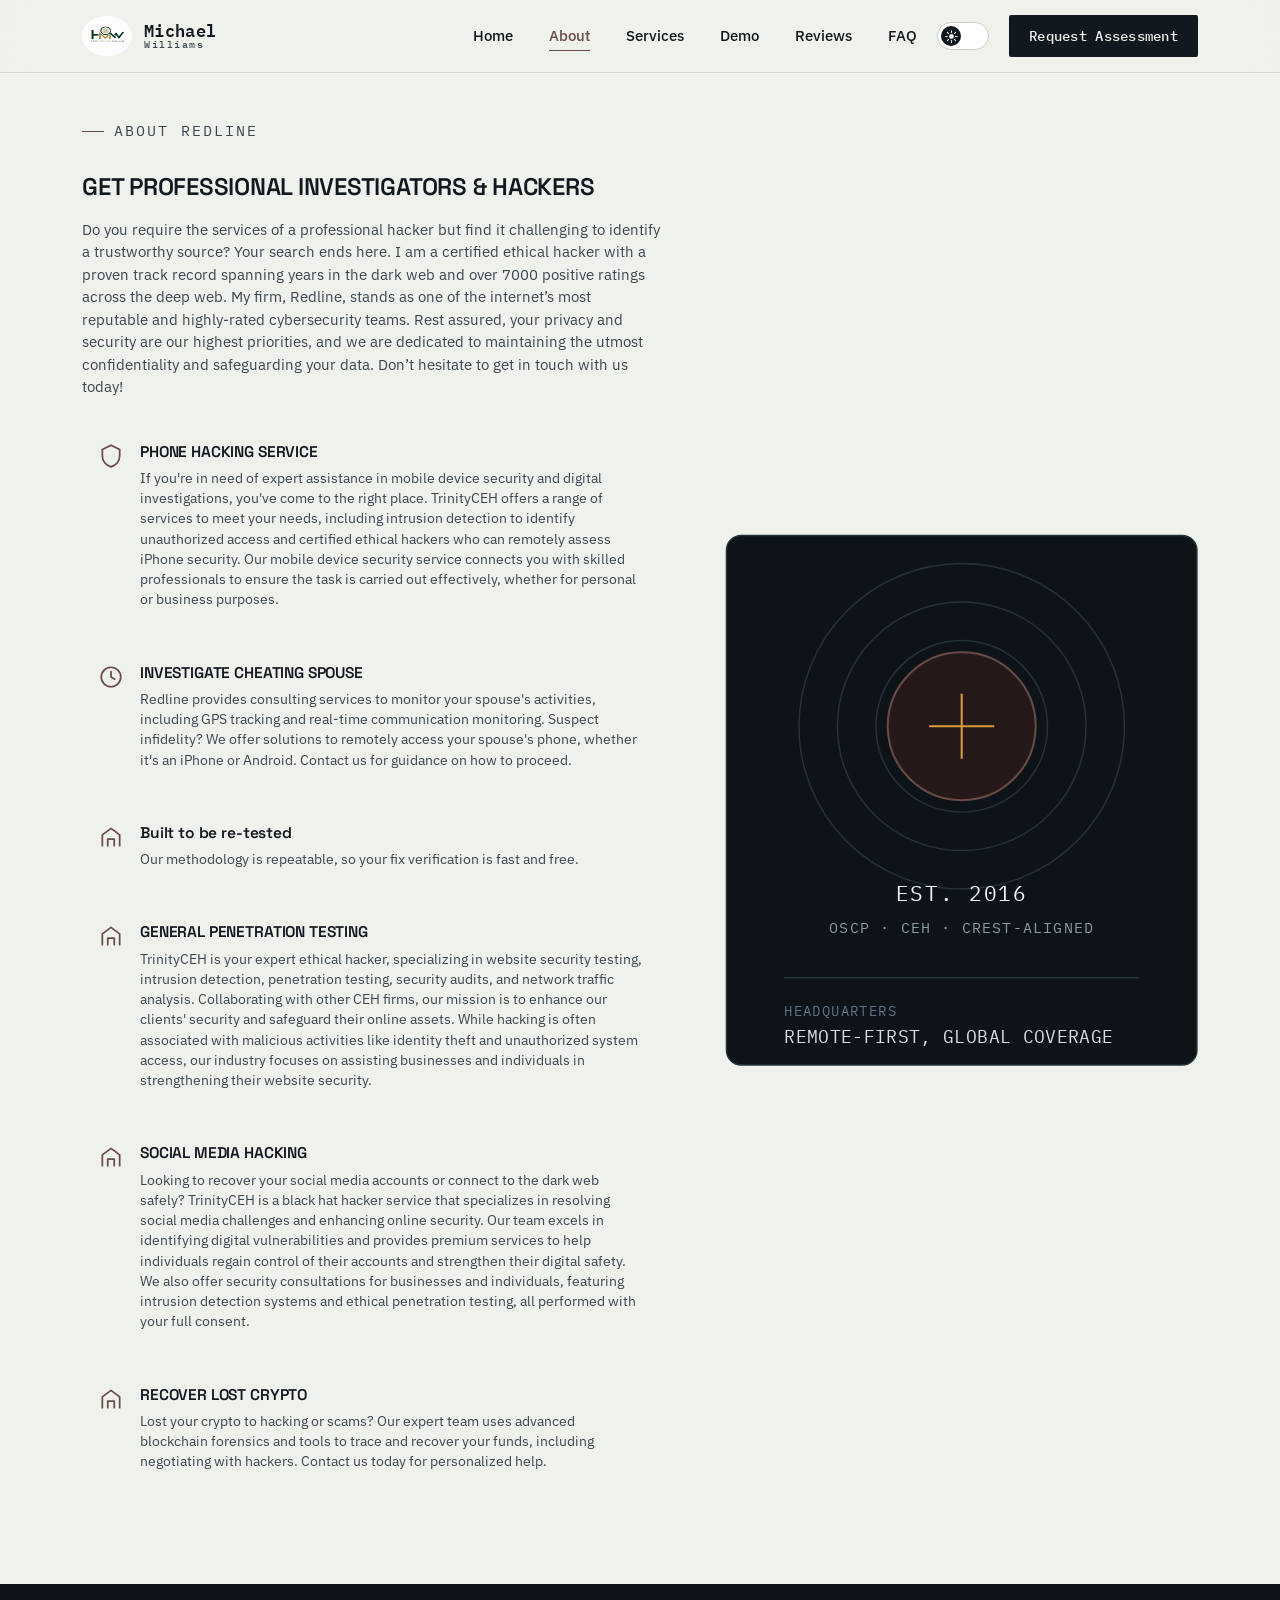
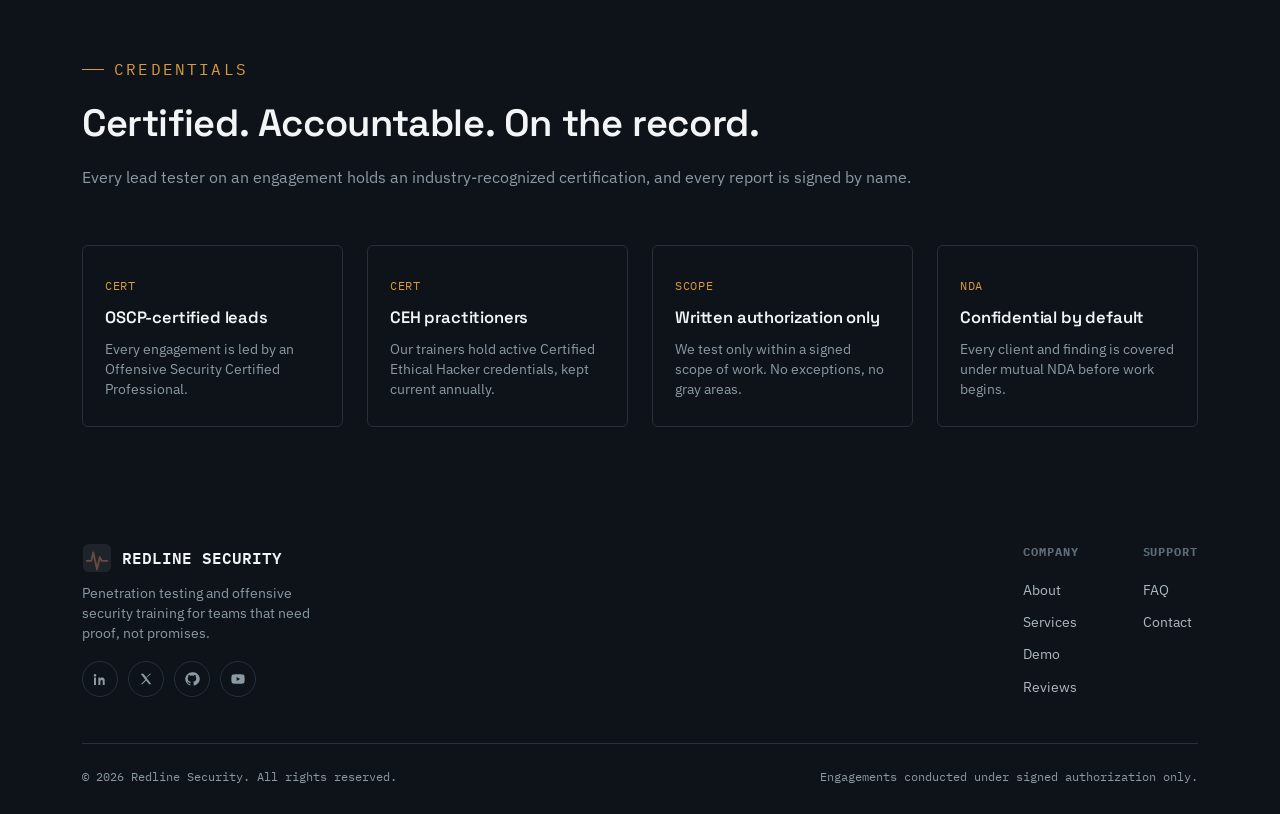
==== commit d361d026: "Feat: Added all services features" ====
--- a/about/index.html
+++ b/about/index.html
@@ -76,7 +76,7 @@
         <div class="wrap nav">
             <!--LOGO -->
             <a class="logo" href="../">
-                <img src="../assets/logo.png" alt="Redline Security logo" class="logo-img" style="height:32px; width:auto; flex-shrink:0;" />
+                <img src="../assets/logo.png" alt="Redline Security logo" class="logo-img" style="height:40px; width: 50px; border-radius: 100%; flex-shrink:0;" />
                 <span class="logo-text">Michael<span class="logo-sub">Williams</span></span>
             </a>
             <nav class="nav-links" id="navLinks">
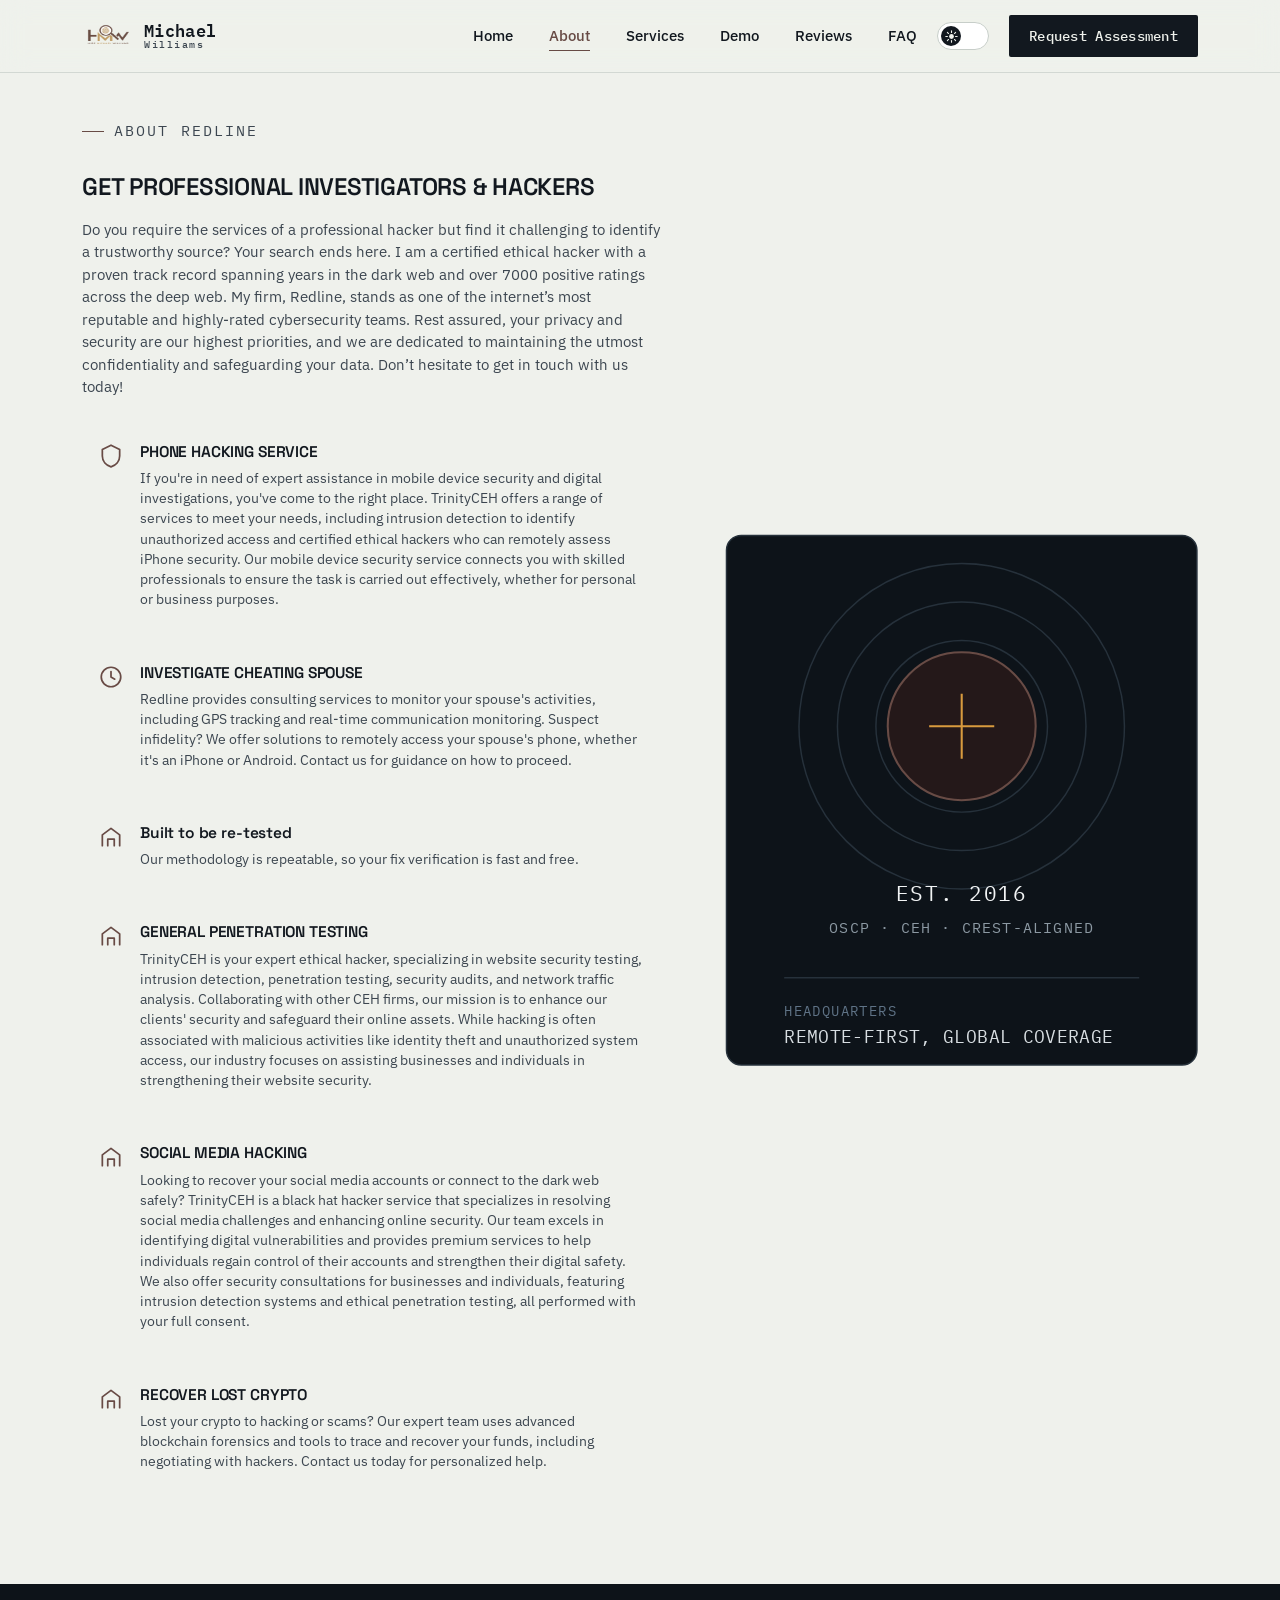
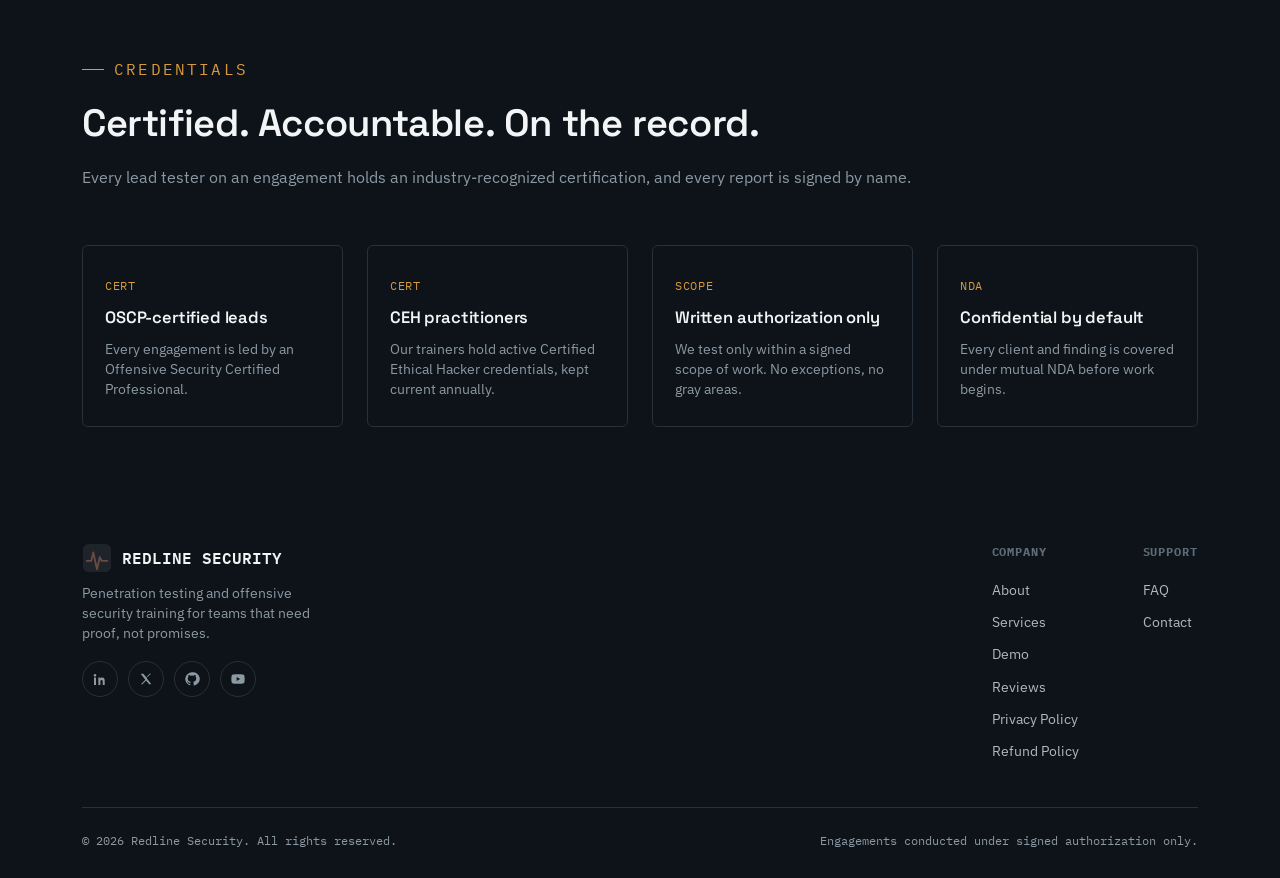
==== commit 203cd690: "Feat: Added private and refund policy features" ====
--- a/about/index.html
+++ b/about/index.html
@@ -218,6 +218,8 @@
                         <a href="../services/">Services</a>
                         <a href="../demo/">Demo</a>
                         <a href="../reviews/">Reviews</a>
+                        <a href="../privacy/">Privacy Policy</a>
+                        <a href="./">Refund Policy</a>
                     </div>
                     <div class="footer-col">
                         <h5>Support</h5>
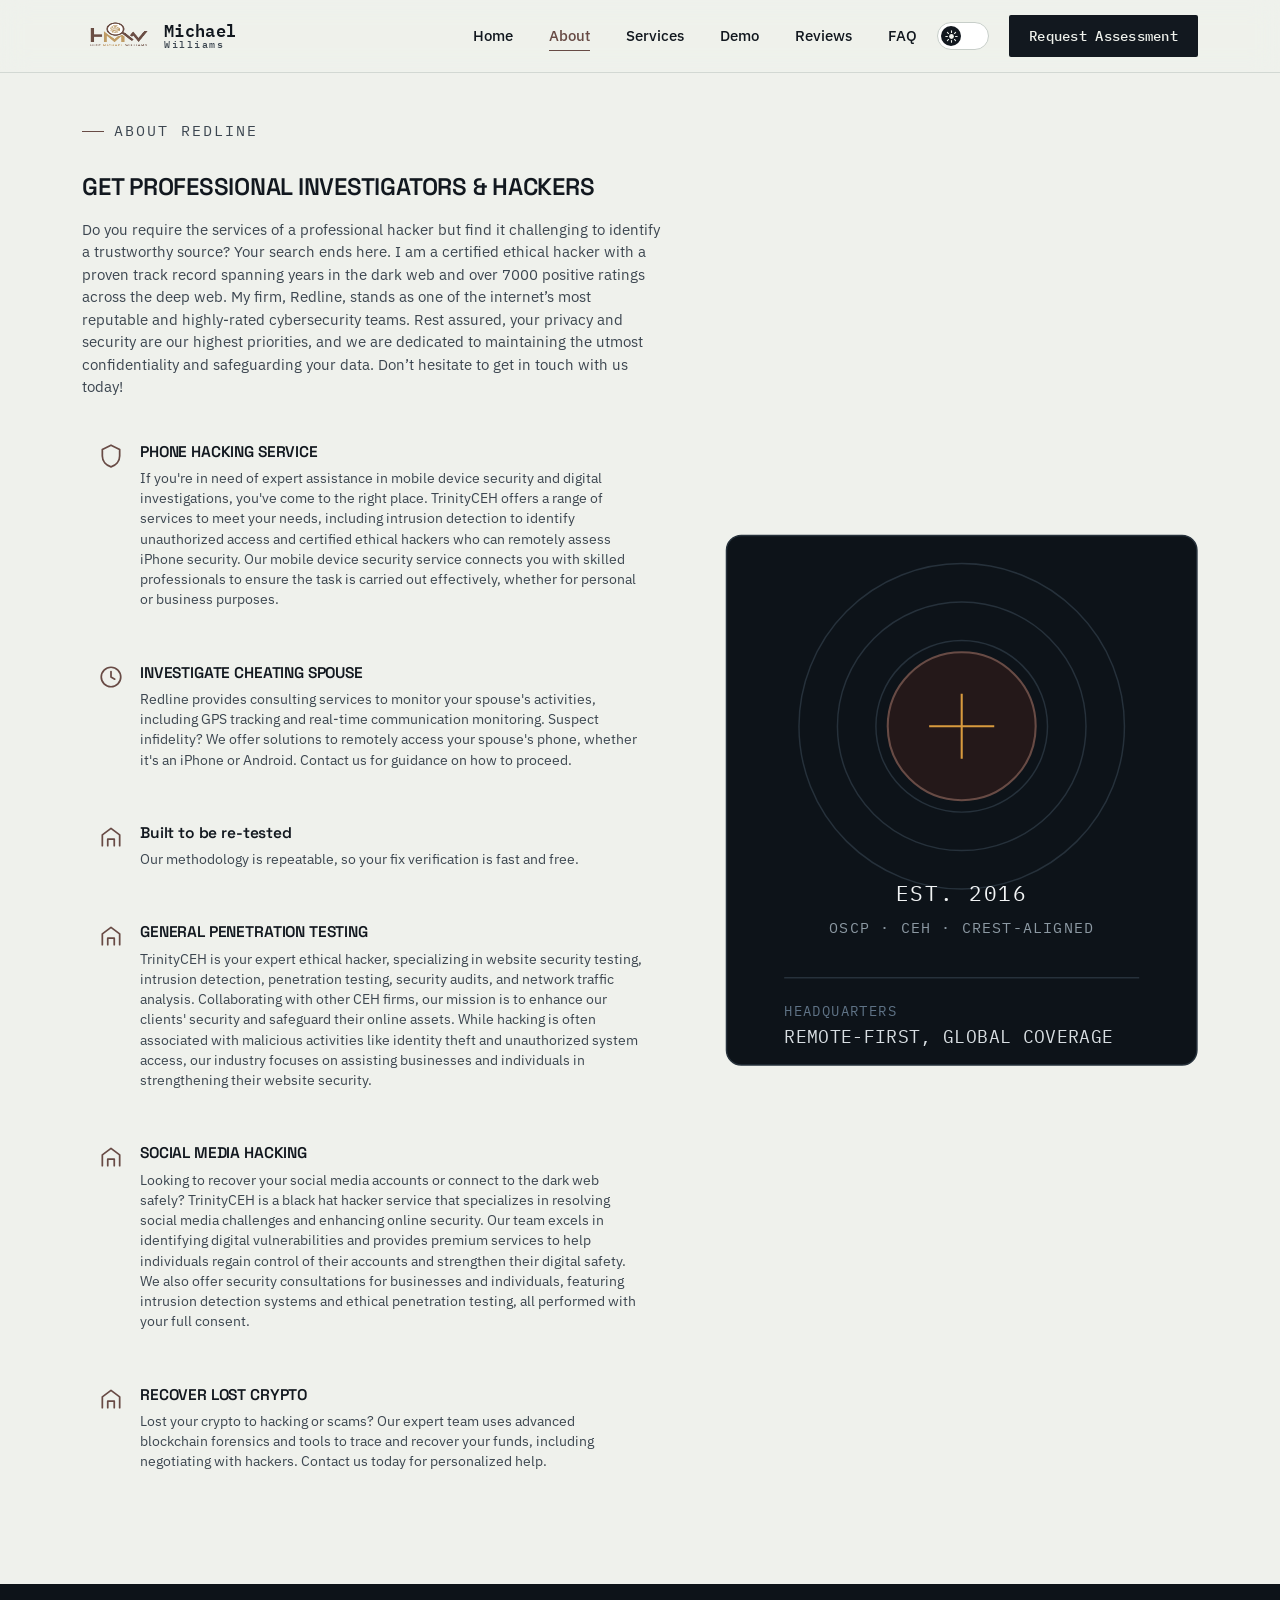
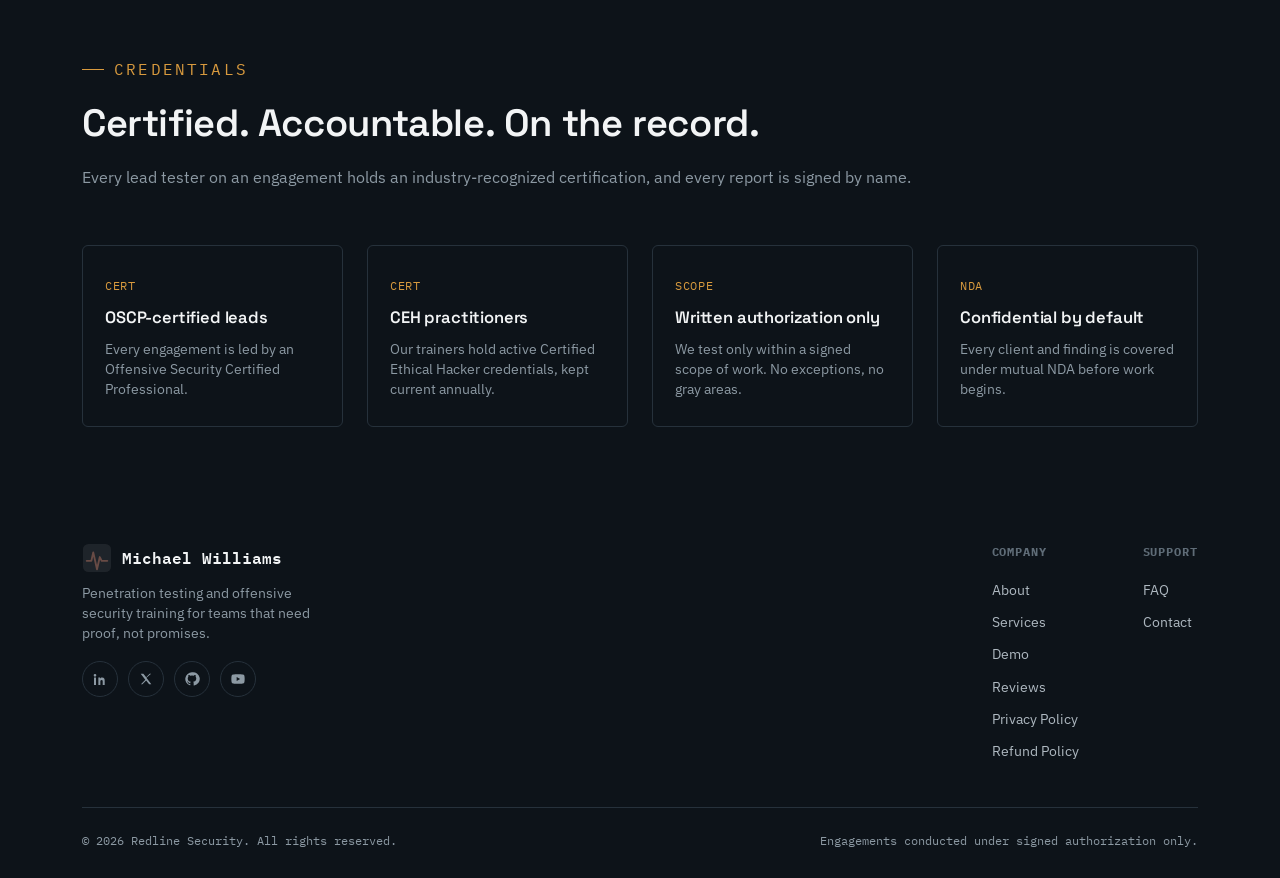
==== commit c2f91d99: "Feat: Added features in all the pages" ====
--- a/about/index.html
+++ b/about/index.html
@@ -76,7 +76,7 @@
         <div class="wrap nav">
             <!--LOGO -->
             <a class="logo" href="../">
-                <img src="../assets/logo.png" alt="Redline Security logo" class="logo-img" style="height:40px; width: 50px; border-radius: 100%; flex-shrink:0;" />
+                <img src="../assets/logo.png" alt="Redline Security logo" class="logo-img" style="height:50px; width: 70px; border-radius: 100%; flex-shrink:0;" />
                 <span class="logo-text">Michael<span class="logo-sub">Williams</span></span>
             </a>
             <nav class="nav-links" id="navLinks">
@@ -201,7 +201,7 @@
                             <rect x="1" y="1" width="30" height="30" rx="6" />
                             <path class="logo-mark-line" d="M5 19h5l2-9 4 18 3-13 2 4h6" />
                         </svg>
-                        REDLINE SECURITY
+                        Michael Williams
                     </div>
                     <p>Penetration testing and offensive security training for teams that need proof, not promises.</p>
                     <div class="social-row">
